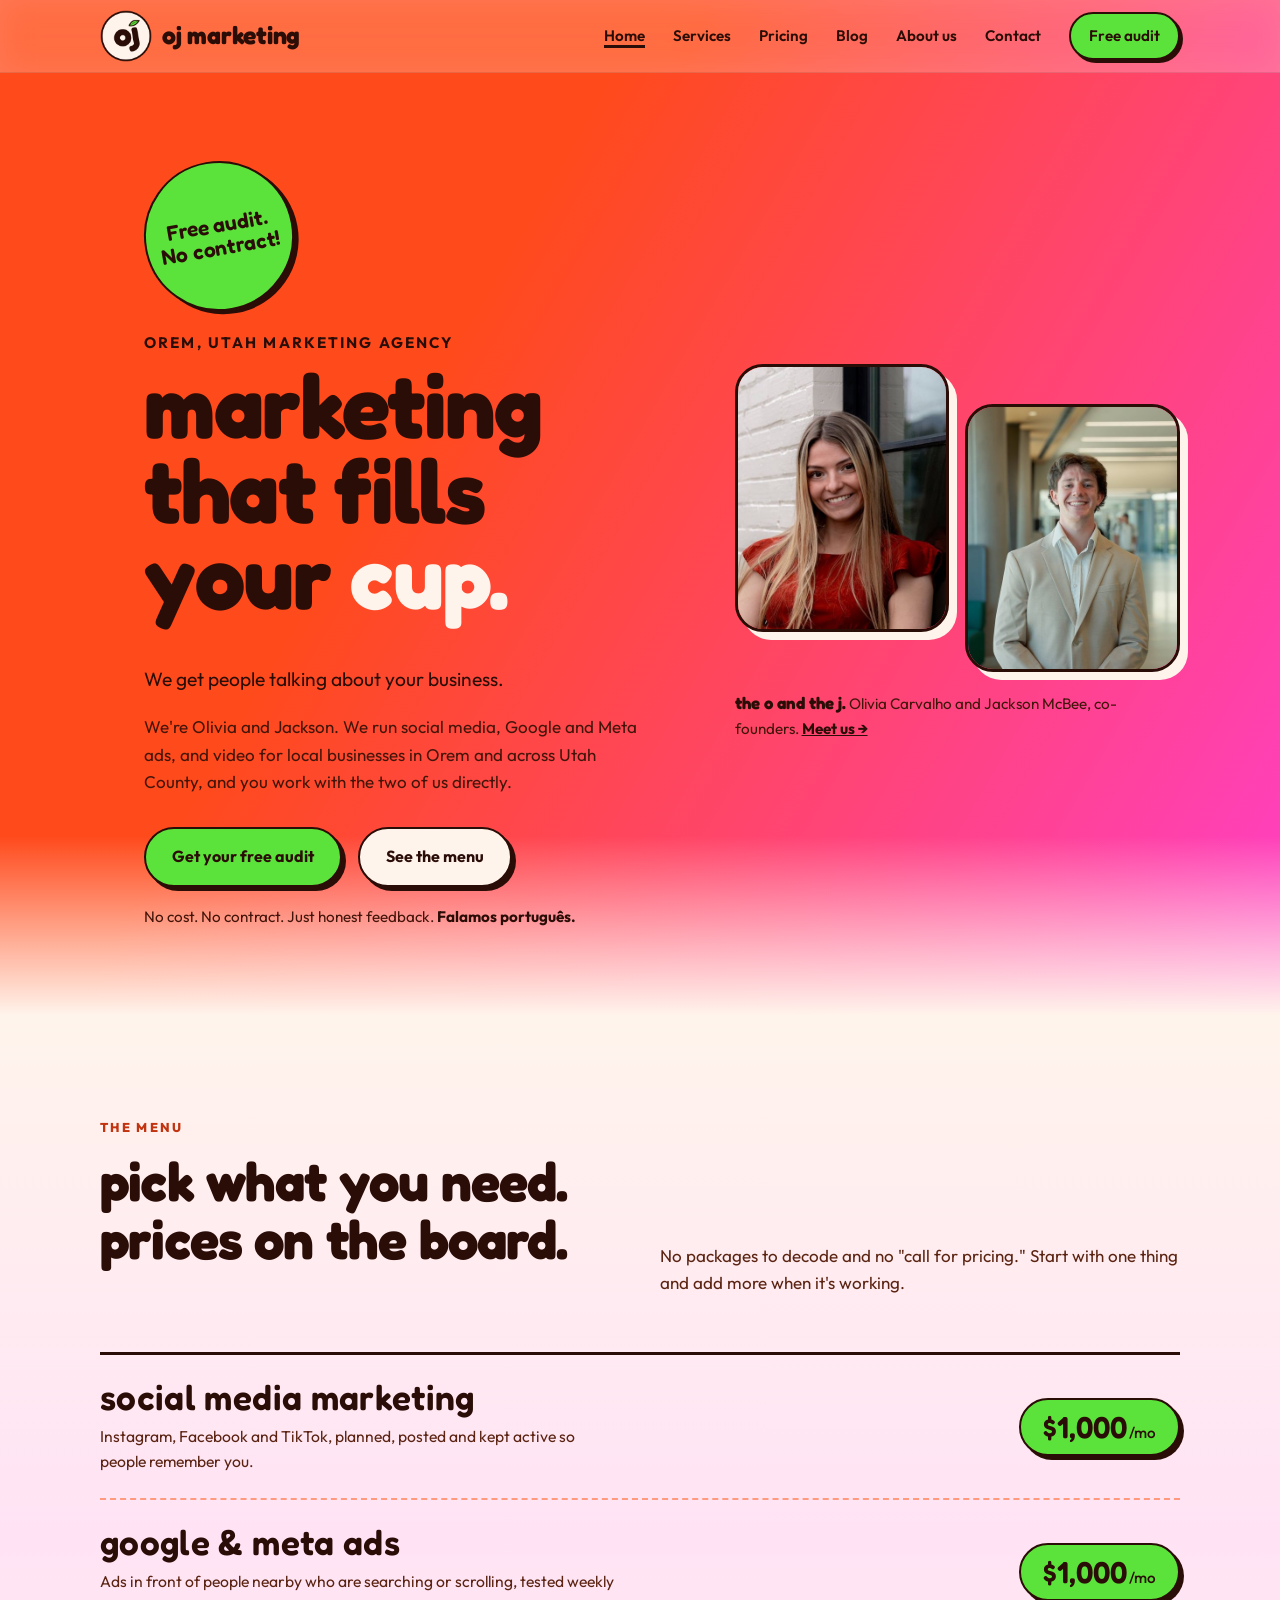
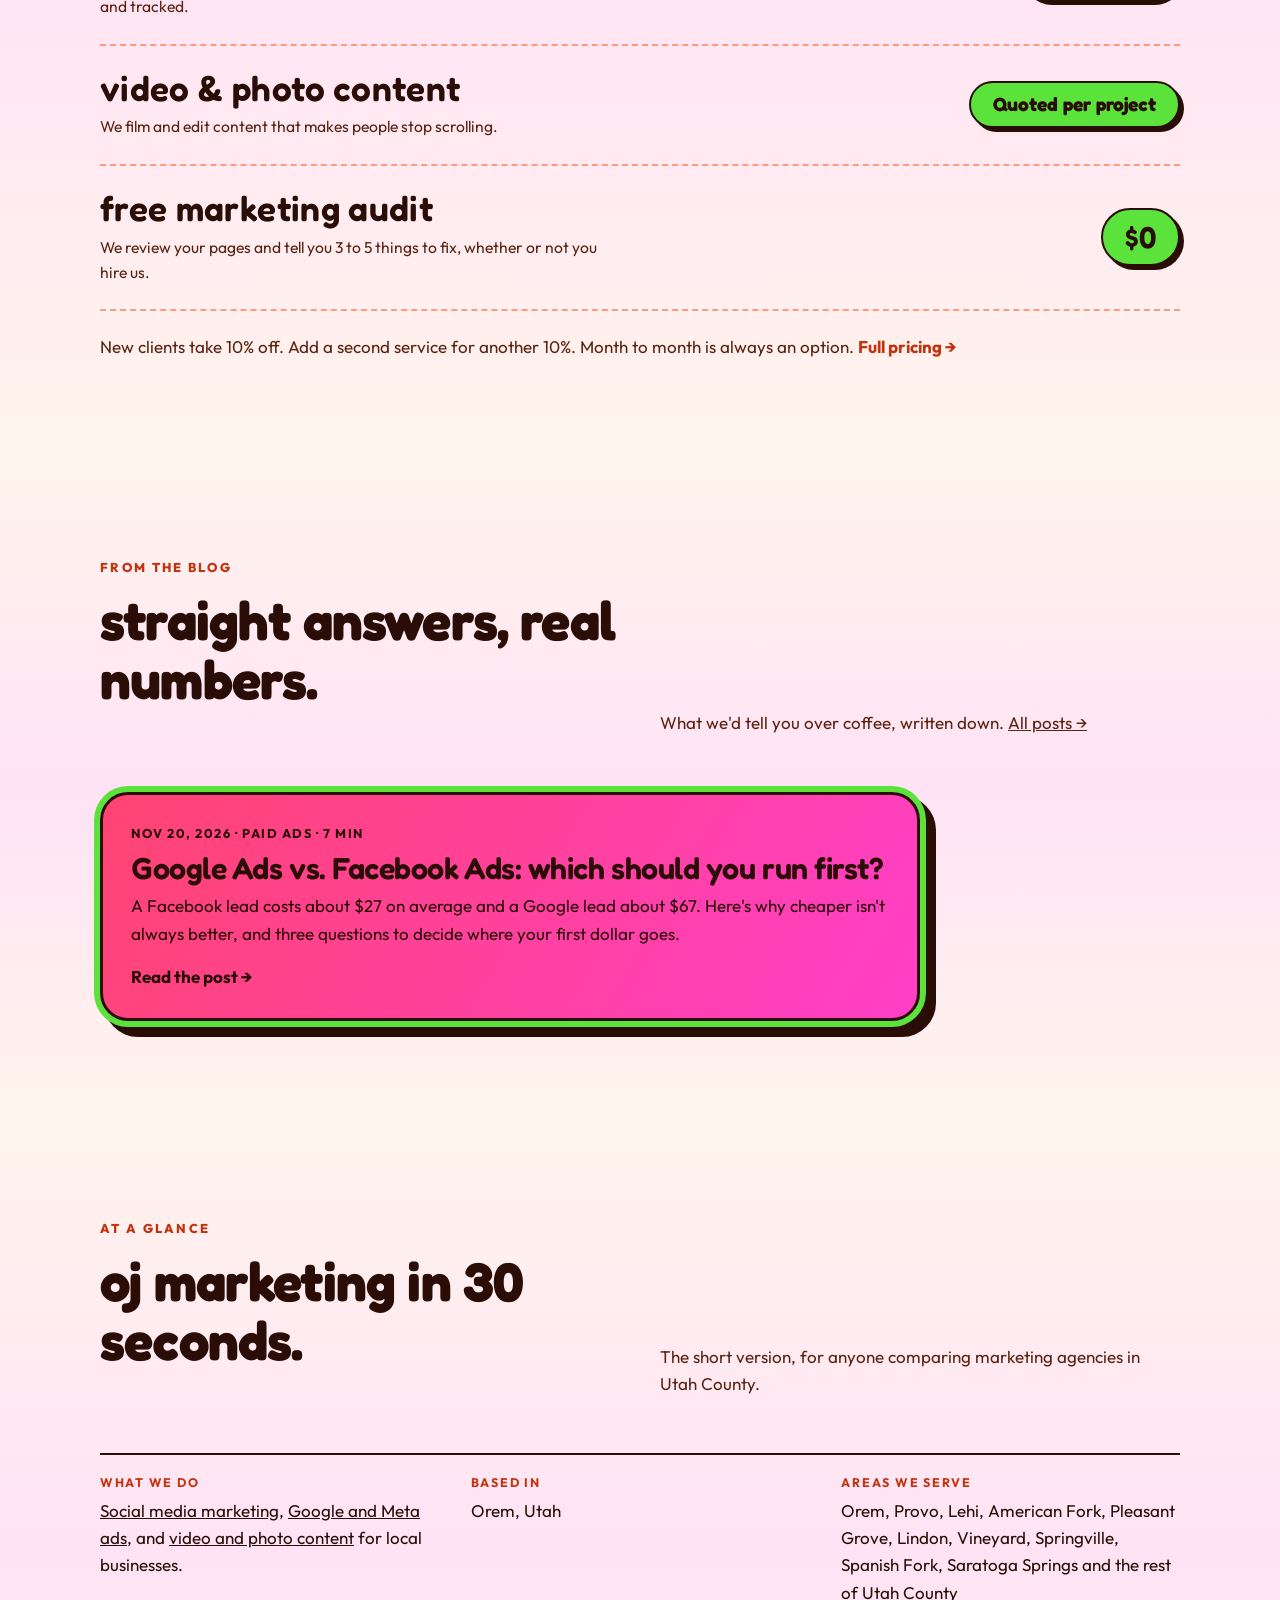
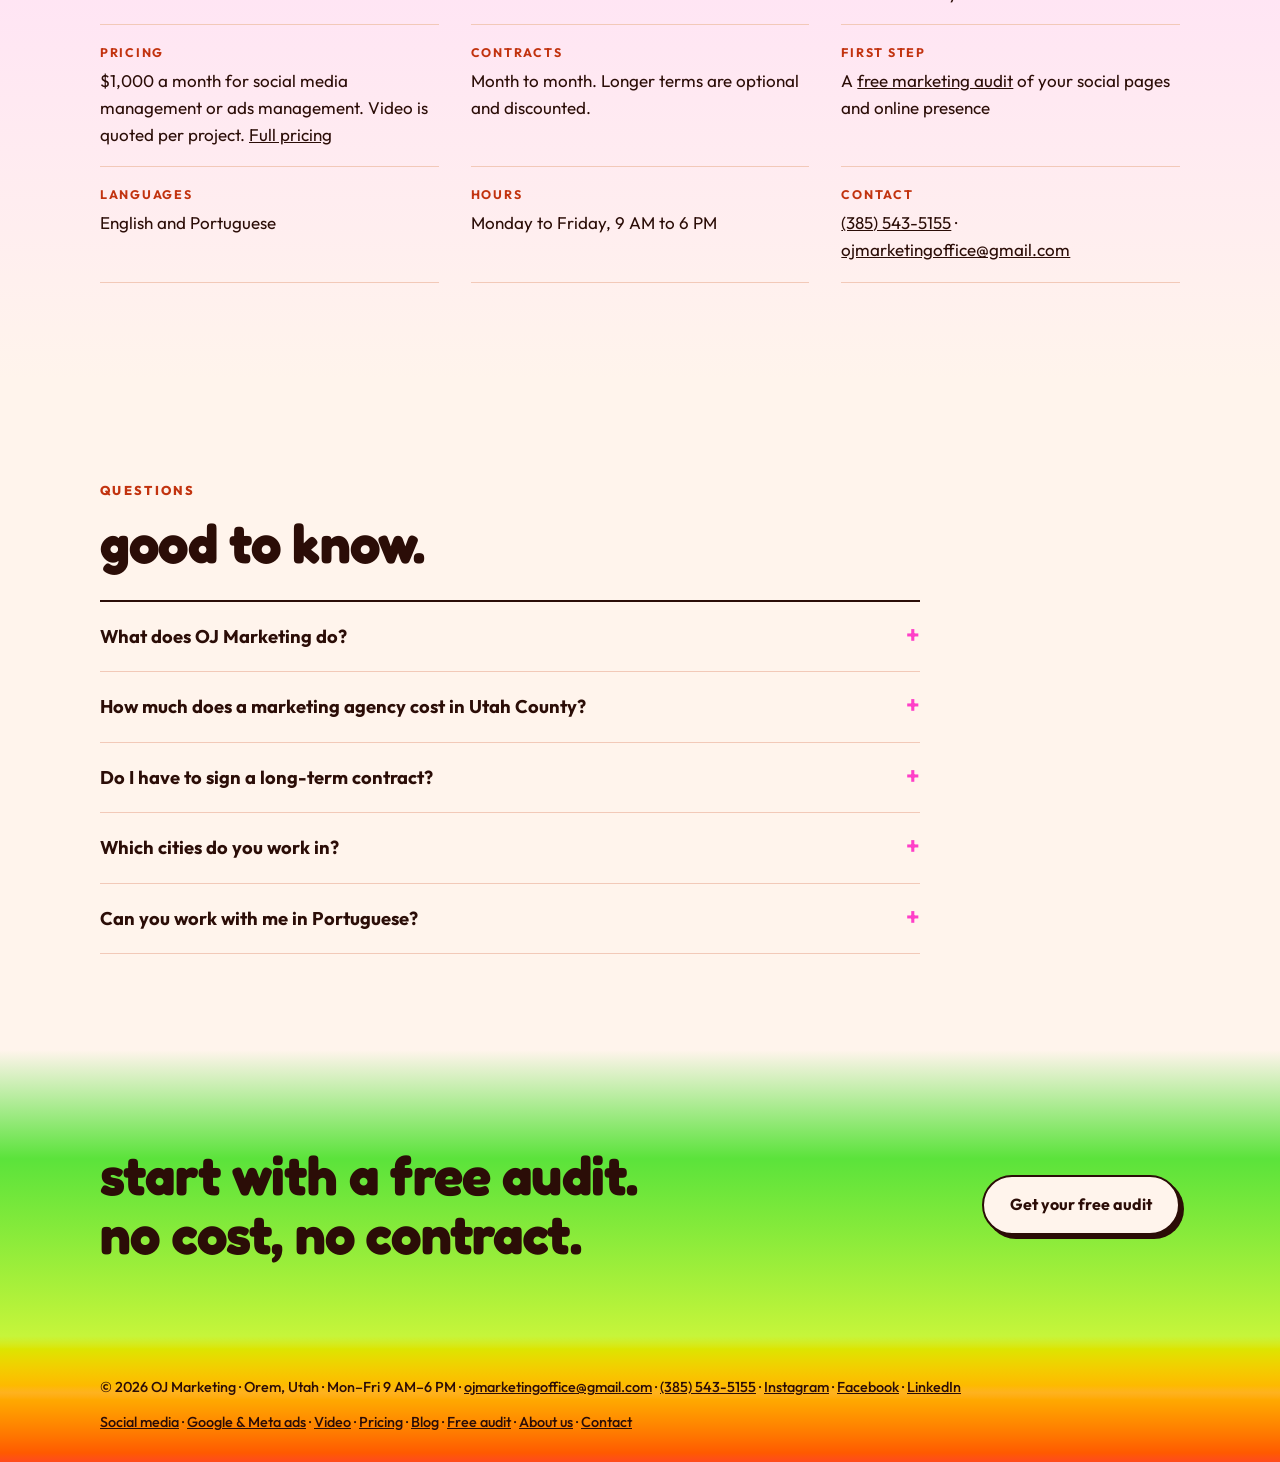
==== index.html @ bf4d6e22 "About page: lime 'obsession' and lime photo shadows Co-Authored-By: Claude Opus 5.5 <noreply@anthrop" ====
<!doctype html>
<html lang="en">
<head>
  <meta charset="utf-8">
  <meta name="viewport" content="width=device-width, initial-scale=1">
  <meta name="google-site-verification" content="iBfoEwoM36xCEwG9-CM_v7SPLyj4x8BMgAwXV9j3EQY" />
  <title>Orem Marketing Agency for Local Businesses | OJ Marketing</title>
  <meta name="description" content="OJ Marketing is an Orem, Utah marketing agency for local businesses: social media marketing, Google and Meta ads, and video. Start with a free marketing audit.">
  <link rel="canonical" href="https://theojmedia.com/">
  <link rel="icon" href="assets/logo.svg?v=3" type="image/svg+xml">
  <link rel="icon" href="assets/favicon-48.png?v=3" sizes="48x48" type="image/png">
  <link rel="apple-touch-icon" href="assets/apple-touch-icon.png?v=3">
  <meta name="theme-color" content="#FF4A1C">

  <meta property="og:site_name" content="OJ Marketing">
  <meta property="og:locale" content="en_US">
  <meta property="og:type" content="website">
  <meta property="og:title" content="Orem Marketing Agency for Local Businesses | OJ Marketing">
  <meta property="og:description" content="OJ Marketing is an Orem, Utah marketing agency for local businesses: social media marketing, Google and Meta ads, and video. Start with a free marketing audit.">
  <meta property="og:url" content="https://theojmedia.com/">
  <meta property="og:image" content="https://theojmedia.com/assets/og-image.png?v=3">
  <meta property="og:image:width" content="1200">
  <meta property="og:image:height" content="630">
  <meta property="og:image:alt" content="OJ Marketing, marketing that fills your cup. Orem, Utah.">
  <meta name="twitter:card" content="summary_large_image">
  <link rel="preload" href="assets/fonts/Fredoka-Bold.woff" as="font" type="font/woff" crossorigin>
  <link rel="preload" href="assets/fonts/Outfit-Var.woff" as="font" type="font/woff" crossorigin>
  <link rel="stylesheet" href="styles.css?v=9">

  <script type="application/ld+json">
{
  "@context": "https://schema.org",
  "@graph": [
    {
      "@type": "ProfessionalService",
      "@id": "https://theojmedia.com/#org",
      "name": "OJ Marketing",
      "slogan": "Marketing that fills your cup",
      "description": "Marketing agency in Orem, Utah for local businesses: social media marketing, Google and Meta ads, and video content.",
      "url": "https://theojmedia.com/",
      "logo": "https://theojmedia.com/assets/logo-512.png?v=3",
      "image": "https://theojmedia.com/assets/og-image.png?v=3",
      "telephone": "+1-385-543-5155",
      "sameAs": ["https://www.instagram.com/ojmarketing.utah/", "https://www.facebook.com/Ojmarketingutah", "https://www.linkedin.com/company/ojmarketing/"],
      "email": "ojmarketingoffice@gmail.com",
      "address": {
        "@type": "PostalAddress",
        "addressLocality": "Orem",
        "addressRegion": "UT",
        "addressCountry": "US"
      },
      "areaServed": [
        {
          "@type": "City",
          "name": "Orem, UT"
        },
        {
          "@type": "City",
          "name": "Provo, UT"
        },
        {
          "@type": "City",
          "name": "Lehi, UT"
        },
        {
          "@type": "City",
          "name": "American Fork, UT"
        },
        {
          "@type": "City",
          "name": "Springville, UT"
        },
        {
          "@type": "City",
          "name": "Pleasant Grove, UT"
        },
        {
          "@type": "City",
          "name": "Lindon, UT"
        },
        {
          "@type": "City",
          "name": "Vineyard, UT"
        },
        {
          "@type": "City",
          "name": "Spanish Fork, UT"
        },
        {
          "@type": "City",
          "name": "Saratoga Springs, UT"
        },
        {
          "@type": "AdministrativeArea",
          "name": "Utah County, Utah"
        }
      ],
      "priceRange": "$$",
      "openingHoursSpecification": [
        {
          "@type": "OpeningHoursSpecification",
          "dayOfWeek": ["Monday", "Tuesday", "Wednesday", "Thursday", "Friday"],
          "opens": "09:00",
          "closes": "18:00"
        }
      ],
      "contactPoint": {
        "@type": "ContactPoint",
        "contactType": "sales",
        "telephone": "+1-385-543-5155",
        "email": "ojmarketingoffice@gmail.com",
        "areaServed": "US-UT",
        "availableLanguage": ["English", "Portuguese"]
      },
      "knowsAbout": [
        "Social media marketing",
        "Social media management",
        "Google Ads",
        "Meta ads",
        "Facebook ads",
        "Instagram marketing",
        "TikTok marketing",
        "Video production",
        "Local marketing"
      ],
      "knowsLanguage": [
        "en",
        "pt"
      ],
      "founder": [
        {
          "@id": "https://theojmedia.com/about.html#jackson"
        },
        {
          "@id": "https://theojmedia.com/about.html#olivia"
        }
      ],
      "hasOfferCatalog": {
        "@type": "OfferCatalog",
        "name": "Marketing services",
        "itemListElement": [
          {
            "@type": "Offer",
            "itemOffered": {
              "@id": "https://theojmedia.com/social-media-marketing-orem.html#service"
            }
          },
          {
            "@type": "Offer",
            "itemOffered": {
              "@id": "https://theojmedia.com/google-meta-ads-orem.html#service"
            }
          },
          {
            "@type": "Offer",
            "itemOffered": {
              "@id": "https://theojmedia.com/video-production-orem.html#service"
            }
          }
        ]
      }
    },
    {
      "@type": "WebSite",
      "@id": "https://theojmedia.com/#website",
      "url": "https://theojmedia.com/",
      "name": "OJ Marketing",
      "publisher": {
        "@id": "https://theojmedia.com/#org"
      },
      "inLanguage": "en-US"
    },
    {
      "@type": "WebPage",
      "@id": "https://theojmedia.com/#webpage",
      "url": "https://theojmedia.com/",
      "name": "OJ Marketing",
      "isPartOf": {
        "@id": "https://theojmedia.com/#website"
      },
      "about": {
        "@id": "https://theojmedia.com/#org"
      }
    }
  ]
}
  </script>
  <script type="application/ld+json">
{
  "@context": "https://schema.org",
  "@type": "FAQPage",
  "@id": "https://theojmedia.com/#faq",
  "url": "https://theojmedia.com/",
  "mainEntity": [
    {
      "@type": "Question",
      "name": "What does OJ Marketing do?",
      "acceptedAnswer": {
        "@type": "Answer",
        "text": "OJ Marketing is a marketing agency in Orem, Utah. We run social media for local businesses, manage Google and Meta ads, and film and edit video and photo content. Every client starts with a free marketing audit."
      }
    },
    {
      "@type": "Question",
      "name": "How much does a marketing agency cost in Utah County?",
      "acceptedAnswer": {
        "@type": "Answer",
        "text": "Our social media management and our ads management are each $1,000 a month before discounts. New clients get 10% off, adding a second service takes 10% off, and 6 or 12 month terms save 15 to 20%. Video is priced per project."
      }
    },
    {
      "@type": "Question",
      "name": "Do I have to sign a long-term contract?",
      "acceptedAnswer": {
        "@type": "Answer",
        "text": "No. You can go month to month. 3, 6 and 12 month terms are optional, and 6 and 12 month terms come with a discount."
      }
    },
    {
      "@type": "Question",
      "name": "Which cities do you work in?",
      "acceptedAnswer": {
        "@type": "Answer",
        "text": "We're based in Orem and work with businesses in Orem, Provo, Lehi, American Fork, Pleasant Grove, Lindon, Vineyard, Springville, Spanish Fork, Saratoga Springs and the rest of Utah County. We come to you for shoots and meetings."
      }
    },
    {
      "@type": "Question",
      "name": "Can you work with me in Portuguese?",
      "acceptedAnswer": {
        "@type": "Answer",
        "text": "Yes. Jackson speaks Portuguese fluently and can help you in Portuguese from the first call."
      }
    }
  ]
}
  </script>
</head>
<body>

<header class="header">
  <div class="wrap header__inner">
    <a class="brand" href="./" aria-label="OJ Marketing home">
      <img src="assets/logo.svg?v=3" alt="" width="52" height="52">
      <span>OJ Marketing</span>
    </a>
    <button class="menu-toggle" aria-expanded="false" aria-controls="nav">Menu</button>
    <nav class="nav" id="nav">
      <a href="./" aria-current="page">Home</a>
      <a href="services.html">Services</a>
      <a href="pricing.html">Pricing</a>
      <a href="blog.html">Blog</a>
      <a href="about.html">About us</a>
      <a href="contact.html">Contact</a>
      <a class="btn" href="audit.html">Free audit</a>
    </nav>
  </div>
</header>

<main>

<!-- HERO -->
  <section class="hero">
    <div class="wrap hero__grid">
      <div>
        <div class="sticker" aria-hidden="true">Free audit.<br>No contract!</div>
        <h1><span class="h1-pre" style="display:block">Orem, Utah marketing agency</span>Marketing that fills your <span class="hl">cup.</span></h1>
        <p class="lede">We get people talking about your business.</p>
        <p class="muted" style="max-width:46ch">We're Olivia and Jackson. We run social media, Google and Meta ads, and video for local businesses in Orem and across Utah County, and you work with the two of us directly.</p>
        <div class="hero__actions">
          <a class="btn" href="audit.html">Get your free audit</a>
          <a class="btn btn--ghost" href="#menu">See the menu</a>
        </div>
        <p class="hero__note" style="margin-top:18px">No cost. No contract. Just honest feedback. <b lang="pt">Falamos português.</b></p>
      </div>
      <figure class="founders">
        <a class="founders__pics" href="about.html" aria-label="Meet Olivia and Jackson">
          <img src="assets/headshots/olivia-480.jpg" alt="Olivia Carvalho, co-founder of OJ Marketing" width="480" height="600" fetchpriority="high">
          <img src="assets/headshots/jackson-480.jpg" alt="Jackson McBee, co-founder of OJ Marketing" width="480" height="600">
        </a>
        <figcaption><b>the o and the j.</b> Olivia Carvalho and Jackson McBee, co-founders. <a href="about.html">Meet us &rarr;</a></figcaption>
      </figure>
    </div>
  </section>

<!-- THE MENU -->
  <section class="section menu-board" id="menu">
    <div class="wrap">
      <div class="section-head">
        <div>
          <span class="kicker">The menu</span>
          <h2>Pick what you need. Prices on the board.</h2>
        </div>
        <p class="muted">No packages to decode and no "call for pricing." Start with one thing and add more when it's working.</p>
      </div>
      <ul class="menu">
        <li>
          <a href="social-media-marketing-orem.html">
            <span class="menu__item"><b>Social media marketing</b><small>Instagram, Facebook and TikTok, planned, posted and kept active so people remember you.</small></span>
            <span class="menu__dots" aria-hidden="true"></span>
            <span class="menu__price">$1,000<small>/mo</small></span>
          </a>
        </li>
        <li>
          <a href="google-meta-ads-orem.html">
            <span class="menu__item"><b>Google &amp; Meta ads</b><small>Ads in front of people nearby who are searching or scrolling, tested weekly and tracked.</small></span>
            <span class="menu__dots" aria-hidden="true"></span>
            <span class="menu__price">$1,000<small>/mo</small></span>
          </a>
        </li>
        <li>
          <a href="video-production-orem.html">
            <span class="menu__item"><b>Video &amp; photo content</b><small>We film and edit content that makes people stop scrolling.</small></span>
            <span class="menu__dots" aria-hidden="true"></span>
            <span class="menu__price menu__price--sm">Quoted per project</span>
          </a>
        </li>
        <li>
          <a href="audit.html">
            <span class="menu__item"><b>Free marketing audit</b><small>We review your pages and tell you 3 to 5 things to fix, whether or not you hire us.</small></span>
            <span class="menu__dots" aria-hidden="true"></span>
            <span class="menu__price">$0</span>
          </a>
        </li>
      </ul>
      <p class="menu__note">New clients take 10% off. Add a second service for another 10%. Month to month is always an option. <a href="pricing.html">Full pricing &rarr;</a></p>
    </div>
  </section>

<!-- FROM THE BLOG -->
  <section class="section section--blog">
    <div class="wrap">
      <div class="section-head">
        <div>
          <span class="kicker">From the blog</span>
          <h2>Straight answers, real numbers.</h2>
        </div>
        <p class="muted">What we'd tell you over coffee, written down. <a href="blog.html">All posts &rarr;</a></p>
      </div>
      <a class="post-card post-card--wide post-card--feature" href="google-ads-vs-facebook-ads-utah-county.html">
        <span class="post-card__meta"><time datetime="2026-11-20">Nov 20, 2026</time> &middot; Paid ads &middot; 7 min</span>
        <h3 class="post-card__h">Google Ads vs. Facebook Ads: which should you run first?</h3>
        <p>A Facebook lead costs about $27 on average and a Google lead about $67. Here's why cheaper isn't always better, and three questions to decide where your first dollar goes.</p>
        <span class="teaser__go">Read the post &rarr;</span>
      </a>
    </div>
  </section>

  <!-- AT A GLANCE -->
  <section class="section section--alt">
    <div class="wrap">
      <div class="section-head">
        <div>
          <span class="kicker">At a glance</span>
          <h2>OJ Marketing in 30 seconds.</h2>
        </div>
        <p class="muted">The short version, for anyone comparing marketing agencies in Utah County.</p>
      </div>
      <dl class="facts">
        <div><dt>What we do</dt><dd><a href="social-media-marketing-orem.html">Social media marketing</a>, <a href="google-meta-ads-orem.html">Google and Meta ads</a>, and <a href="video-production-orem.html">video and photo content</a> for local businesses.</dd></div>
        <div><dt>Based in</dt><dd>Orem, Utah</dd></div>
        <div><dt>Areas we serve</dt><dd>Orem, Provo, Lehi, American Fork, Pleasant Grove, Lindon, Vineyard, Springville, Spanish Fork, Saratoga Springs and the rest of Utah County</dd></div>
        <div><dt>Pricing</dt><dd>$1,000 a month for social media management or ads management. Video is quoted per project. <a href="pricing.html">Full pricing</a></dd></div>
        <div><dt>Contracts</dt><dd>Month to month. Longer terms are optional and discounted.</dd></div>
        <div><dt>First step</dt><dd>A <a href="audit.html">free marketing audit</a> of your social pages and online presence</dd></div>
        <div><dt>Languages</dt><dd>English and Portuguese</dd></div>
        <div><dt>Hours</dt><dd>Monday to Friday, 9 AM to 6 PM</dd></div>
        <div><dt>Contact</dt><dd><a href="tel:+13855435155">(385) 543-5155</a> &middot; <a href="mailto:ojmarketingoffice@gmail.com">ojmarketingoffice@gmail.com</a></dd></div>
      </dl>
    </div>
  </section>

  <!-- FAQ -->
  <section class="section">
    <div class="wrap">
      <span class="kicker">Questions</span>
      <h2>Good to know.</h2>
      <div class="faq">
        <details>
          <summary>What does OJ Marketing do?</summary>
          <p>OJ Marketing is a marketing agency in Orem, Utah. We run social media for local businesses, manage Google and Meta ads, and film and edit video and photo content. Every client starts with a free marketing audit.</p>
        </details>
        <details>
          <summary>How much does a marketing agency cost in Utah County?</summary>
          <p>Our social media management and our ads management are each $1,000 a month before discounts. New clients get 10% off, adding a second service takes 10% off, and 6 or 12 month terms save 15 to 20%. Video is priced per project.</p>
        </details>
        <details>
          <summary>Do I have to sign a long-term contract?</summary>
          <p>No. You can go month to month. 3, 6 and 12 month terms are optional, and 6 and 12 month terms come with a discount.</p>
        </details>
        <details>
          <summary>Which cities do you work in?</summary>
          <p>We're based in Orem and work with businesses in Orem, Provo, Lehi, American Fork, Pleasant Grove, Lindon, Vineyard, Springville, Spanish Fork, Saratoga Springs and the rest of Utah County. We come to you for shoots and meetings.</p>
        </details>
        <details>
          <summary>Can you work with me in Portuguese?</summary>
          <p>Yes. Jackson speaks Portuguese fluently and can help you in Portuguese from the first call.</p>
        </details>
      </div>
    </div>
  </section>

  <section class="section section--dark cta-band">
    <div class="wrap cta-band__inner">
      <h2>Start with a free audit. No cost, no contract.</h2>
      <a class="btn" href="audit.html">Get your free audit</a>
    </div>
  </section>

</main>

<footer class="footer">
  <div class="wrap footer__inner">
    <span>&copy; <span id="year">2026</span> OJ Marketing &middot; Orem, Utah &middot; Mon&ndash;Fri 9 AM&ndash;6 PM &middot; <a href="mailto:ojmarketingoffice@gmail.com">ojmarketingoffice@gmail.com</a> &middot; <a href="tel:+13855435155">(385) 543-5155</a> &middot; <a href="https://www.instagram.com/ojmarketing.utah/" target="_blank" rel="noopener">Instagram</a> &middot; <a href="https://www.facebook.com/Ojmarketingutah" target="_blank" rel="noopener">Facebook</a> &middot; <a href="https://www.linkedin.com/company/ojmarketing/" target="_blank" rel="noopener">LinkedIn</a></span>
    <span><a href="social-media-marketing-orem.html">Social media</a> &middot; <a href="google-meta-ads-orem.html">Google &amp; Meta ads</a> &middot; <a href="video-production-orem.html">Video</a> &middot; <a href="pricing.html">Pricing</a> &middot; <a href="blog.html">Blog</a> &middot; <a href="audit.html">Free audit</a> &middot; <a href="about.html">About us</a> &middot; <a href="contact.html">Contact</a></span>
  </div>
</footer>

<script src="site.js?v=2"></script>
</body>
</html>
---- styles.css ----
/* Brand fonts, self-hosted (SIL Open Font License, see assets/fonts) */
@font-face { font-family: "Fredoka"; src: url("assets/fonts/Fredoka-SemiBold.woff") format("woff"); font-weight: 500 600; font-display: swap; }
@font-face { font-family: "Fredoka"; src: url("assets/fonts/Fredoka-Bold.woff") format("woff"); font-weight: 700 900; font-display: swap; }
@font-face { font-family: "Outfit"; src: url("assets/fonts/Outfit-Var.woff") format("woff"); font-weight: 400 800; font-display: swap; }

/* =========================================================
   OJ Marketing — site styles
   BRAND COLORS: change these to match the app and the
   whole site updates.
   ========================================================= */
:root {
  --ink: #2B0D07;        /* main dark / text */
  --paper: #FFF4EC;      /* cream background */
  --paper-2: #FFE3F5;    /* light pink (bottom of the ombre) */
  --accent: #5BE33B;     /* lime (buttons, badges, price tags) */
  --accent-dark: #C2330F;/* deep red-orange (labels, links) */
  --orange: #FF4A1C;     /* brand red-orange */
  --pink: #FF3FC8;       /* brand pink */
  --gold: #FF9A1F;
  --muted: #5A2312;      /* secondary text */
  --line: #F2C9B8;       /* borders */
  --white: #FFFFFF;
  --grad-hero: linear-gradient(120deg, #FF4A1C 0%, #FF4A1C 35%, #FF3FC8 100%);
  --grad-ombre: linear-gradient(180deg, #FFF4EC 0%, #FFE3F5 100%);
  --grad-lime: linear-gradient(120deg, #5BE33B 0%, #5BE33B 50%, #C6F53A 100%);
  --grad-card: linear-gradient(120deg, #FF4472 0%, #FF3FC8 100%);

  --display: "Fredoka", "Arial Rounded MT Bold", "Helvetica Neue", Arial, sans-serif;
  --body: "Outfit", "Helvetica Neue", Arial, sans-serif;
  --wrap: 1120px;
  --radius: 14px;
}

*, *::before, *::after { box-sizing: border-box; }
html { scroll-behavior: smooth; }
body {
  margin: 0;
  background: var(--paper);
  color: var(--ink);
  font-family: var(--body);
  font-size: 17px;
  line-height: 1.6;
  -webkit-font-smoothing: antialiased;
}
img { max-width: 100%; display: block; }
a { color: inherit; }
h1, h2, h3 { line-height: 1.08; margin: 0 0 .5em; }
h1, h2 { font-family: var(--display); font-weight: 600; text-transform: uppercase; letter-spacing: .005em; }
h1 { font-size: clamp(2.8rem, 7.5vw, 5.6rem); line-height: 1; }
h2 { font-size: clamp(2.1rem, 4.8vw, 3.4rem); }
h3 { font-family: var(--body); font-size: 1.3rem; font-weight: 700; letter-spacing: -.01em; }
p { margin: 0 0 1em; }

.wrap { max-width: var(--wrap); margin: 0 auto; padding: 0 20px; }
.section { padding: 96px 0; }
.section--alt { background: var(--paper-2); }
.section--dark { background: var(--ink); color: var(--paper); }
.section--dark .muted { color: #e6cdbb; }
.kicker {
  display: inline-block;
  font-family: var(--body);
  font-weight: 700;
  font-size: .8rem;
  letter-spacing: .14em;
  text-transform: uppercase;
  color: var(--accent-dark);
  margin-bottom: 14px;
}
.section--dark .kicker { color: var(--accent); }
.muted { color: var(--muted); }
.lede { font-size: 1.2rem; max-width: 40ch; }

/* ---------- Buttons ---------- */
.btn {
  display: inline-block;
  font-family: var(--body);
  font-weight: 700;
  font-size: 1rem;
  text-decoration: none;
  padding: 15px 26px;
  border-radius: var(--radius);
  border: 2px solid var(--ink);
  background: var(--accent);
  color: var(--ink);
  cursor: pointer;
  transition: transform .12s ease, box-shadow .12s ease;
  box-shadow: 4px 4px 0 var(--ink);
}
.btn:hover { transform: translate(-1px, -1px); box-shadow: 5px 5px 0 var(--ink); }
.btn:active { transform: translate(3px, 3px); box-shadow: 1px 1px 0 var(--ink); }
.btn--ghost { background: transparent; box-shadow: none; }
.btn--ghost:hover { background: var(--ink); color: var(--paper); box-shadow: none; transform: none; }

/* ---------- Header ---------- */
.header {
  position: sticky; top: 0; z-index: 20;
  background: var(--paper);
  border-bottom: 1px solid var(--line);
}
.header__inner { display: flex; align-items: center; justify-content: space-between; height: 72px; gap: 16px; }
.brand { display: flex; align-items: center; gap: 10px; text-decoration: none; font-family: var(--display); font-weight: 600; font-size: 1.3rem; letter-spacing: .08em; text-transform: uppercase; }
.brand img { width: 40px; height: 40px; }
.nav { display: flex; align-items: center; gap: 28px; }
.nav a { text-decoration: none; font-weight: 600; font-size: .95rem; }
.nav a:not(.btn):hover { color: var(--accent-dark); }
.nav .btn { padding: 10px 18px; box-shadow: 3px 3px 0 var(--ink); }
.menu-toggle { display: none; background: none; border: 2px solid var(--ink); border-radius: var(--radius); padding: 8px 12px; font: 700 .9rem var(--body); cursor: pointer; color: var(--ink); }

@media (max-width: 820px) {
  .menu-toggle { display: block; }
  .nav {
    display: none;
    position: absolute; top: 72px; left: 0; right: 0;
    flex-direction: column; align-items: stretch; gap: 0;
    background: var(--paper); border-bottom: 1px solid var(--line);
    padding: 8px 20px 20px;
  }
  .nav.is-open { display: flex; }
  .nav a { padding: 14px 0; border-bottom: 1px solid var(--line); }
  .nav .btn { margin-top: 14px; text-align: center; }
}

/* ---------- Hero ---------- */
.hero { padding: 88px 0 72px; border-bottom: 1px solid var(--line); }
.hero__grid { display: grid; grid-template-columns: 1.5fr 1fr; gap: 56px; align-items: end; }
.hero h1 .hl { color: var(--accent-dark); }
.hero__actions { display: flex; flex-wrap: wrap; gap: 16px; margin-top: 32px; align-items: center; }
.hero__note { font-size: .95rem; color: var(--muted); }
.hero__card {
  background: var(--ink); color: var(--paper);
  border-radius: var(--radius); padding: 28px;
}
.hero__card ul { list-style: none; padding: 0; margin: 0; }
.hero__card li { padding: 14px 0; border-top: 1px solid #6a3420; display: flex; justify-content: space-between; gap: 12px; font-family: var(--body); font-weight: 700; font-size: 1.1rem; }
.hero__card li:first-child { border-top: 0; padding-top: 0; }
.hero__card li span { color: var(--accent); font-weight: 600; font-size: .9rem; }
.hero__card .card-title { font-size: .8rem; letter-spacing: .14em; text-transform: uppercase; color: #e6cdbb; margin-bottom: 14px; }
@media (max-width: 820px) {
  .hero { padding: 56px 0; }
  .hero__grid { grid-template-columns: 1fr; gap: 40px; }
}

/* ---------- Intro strip ---------- */
.strip { display: grid; grid-template-columns: repeat(3, 1fr); gap: 0; border-top: 2px solid var(--ink); }
.strip > div { padding: 28px 24px 0 0; }
.strip strong { display: block; font-family: var(--body); font-size: 1.15rem; margin-bottom: 6px; }
@media (max-width: 820px) { .strip { grid-template-columns: 1fr; } .strip > div { padding-right: 0; } }

/* ---------- Services ---------- */
.section-head { display: grid; grid-template-columns: 1fr 1fr; gap: 40px; align-items: end; margin-bottom: 56px; }
.section-head p { margin: 0; }
@media (max-width: 820px) { .section-head { grid-template-columns: 1fr; gap: 12px; margin-bottom: 36px; } }

.services { border-top: 2px solid var(--ink); }
.service {
  display: grid;
  grid-template-columns: 70px 1fr 1.2fr;
  gap: 32px;
  padding: 40px 0;
  border-bottom: 1px solid var(--line);
}
.service__num { font-family: var(--display); font-weight: 600; font-size: 1.5rem; color: var(--accent-dark); }
.service h3 { font-size: clamp(1.5rem, 3vw, 2rem); }
.service__what { margin-bottom: 0; }
.service__why h4, .service__why .why-h { font-family: var(--body); font-size: .8rem; letter-spacing: .14em; text-transform: uppercase; margin: 0 0 10px; color: var(--muted); }
.service__why ul { margin: 0; padding-left: 18px; }
.service__why li { margin-bottom: 6px; }
.stat { margin-top: 16px; padding: 14px 16px; background: var(--white); border-left: 4px solid var(--accent); font-size: .95rem; }
.stat b { font-family: var(--display); font-weight: 600; font-size: 1.4rem; }
.stat small { display: block; color: var(--muted); margin-top: 4px; font-size: .8rem; }
.stat small a { color: var(--muted); }
@media (max-width: 820px) {
  .service { grid-template-columns: 1fr; gap: 12px; padding: 32px 0; }
}

/* ---------- How it works ---------- */
.steps { display: grid; grid-template-columns: repeat(3, 1fr); gap: 24px; counter-reset: step; }
.step { border-top: 2px solid var(--paper); padding-top: 22px; }
.step::before { counter-increment: step; content: "0" counter(step); display: block; font-family: var(--display); font-weight: 600; font-size: 3rem; color: var(--accent); line-height: 1; margin-bottom: 14px; }
@media (max-width: 820px) { .steps { grid-template-columns: 1fr; } }

/* ---------- Audit form ---------- */
.audit { display: grid; grid-template-columns: 1fr 1.25fr; gap: 56px; align-items: start; }
.audit__list { list-style: none; padding: 0; margin: 24px 0 0; }
.audit__list li { padding: 12px 0 12px 30px; border-top: 1px solid var(--line); position: relative; }
.audit__list li::before { content: ""; position: absolute; left: 0; top: 20px; width: 14px; height: 8px; border-left: 3px solid var(--accent-dark); border-bottom: 3px solid var(--accent-dark); transform: rotate(-45deg); }
.form {
  background: var(--white);
  border: 2px solid var(--ink);
  border-radius: var(--radius);
  padding: 32px;
  box-shadow: 8px 8px 0 var(--ink);
}
.form__row { display: grid; grid-template-columns: 1fr 1fr; gap: 16px; }
.field { margin-bottom: 18px; }
.field label, .field legend { display: block; font-weight: 700; font-size: .92rem; margin-bottom: 6px; }
.field .opt { font-weight: 400; color: var(--muted); }
.field input, .field textarea, .field select {
  width: 100%;
  font: inherit; font-size: 1rem;
  padding: 12px 14px;
  border: 1.5px solid var(--line);
  border-radius: var(--radius);
  background: var(--paper);
  color: var(--ink);
}
.field input:focus, .field textarea:focus, .field select:focus { outline: none; border-color: var(--ink); background: var(--white); box-shadow: 0 0 0 3px rgba(233,162,116,.35); }
.field textarea { min-height: 110px; resize: vertical; }
fieldset.field { border: 0; padding: 0; margin: 0 0 18px; }
.checks { display: grid; grid-template-columns: 1fr 1fr; gap: 8px; }
.checks label { display: flex; align-items: center; gap: 10px; font-weight: 500; font-size: .95rem; border: 1.5px solid var(--line); border-radius: var(--radius); padding: 10px 12px; cursor: pointer; background: var(--paper); margin: 0; }
.checks input { width: 18px; height: 18px; accent-color: var(--accent-dark); margin: 0; }
.form .btn { width: 100%; text-align: center; margin-top: 6px; }
.form__fine { font-size: .82rem; color: var(--muted); margin: 14px 0 0; text-align: center; }
.hp { position: absolute; left: -9999px; }
@media (max-width: 820px) {
  .audit { grid-template-columns: 1fr; gap: 36px; }
  .form { padding: 22px; box-shadow: 5px 5px 0 var(--ink); }
  .form__row, .checks { grid-template-columns: 1fr; gap: 0 16px; }
  .checks { gap: 8px; }
}

/* ---------- FAQ ---------- */
.faq { border-top: 2px solid var(--ink); max-width: 820px; }
.faq details { border-bottom: 1px solid var(--line); padding: 20px 0; }
.faq summary { font-family: var(--body); font-weight: 700; font-size: 1.15rem; cursor: pointer; list-style: none; display: flex; justify-content: space-between; gap: 16px; }
.faq summary::-webkit-details-marker { display: none; }
.faq summary::after { content: "+"; color: var(--accent-dark); font-size: 1.5rem; line-height: 1; }
.faq details[open] summary::after { content: "–"; }
.faq details p { margin: 12px 0 0; max-width: 65ch; }

/* ---------- Contact ---------- */
.contact { display: grid; grid-template-columns: 1fr 1fr; gap: 56px; }
.contact__list { list-style: none; padding: 0; margin: 0; border-top: 2px solid var(--paper); }
.contact__list li { padding: 18px 0; border-bottom: 1px solid #6a3420; }
.contact__list .label { display: block; font-size: .78rem; letter-spacing: .14em; text-transform: uppercase; color: #e6cdbb; margin-bottom: 4px; }
.contact__list a, .contact__list .val { font-family: var(--body); font-weight: 700; font-size: 1.25rem; text-decoration: none; word-break: break-word; }
.contact__list a:hover { color: var(--accent); }
@media (max-width: 820px) { .contact { grid-template-columns: 1fr; gap: 32px; } }

/* ---------- Footer ---------- */
.footer { background: var(--ink); color: #e6cdbb; padding: 28px 0; border-top: 1px solid #6a3420; font-size: .9rem; }
.footer__inner { display: flex; justify-content: space-between; flex-wrap: wrap; gap: 12px; }
.footer a { color: #e6cdbb; }

/* ---------- About page ---------- */
.people { display: grid; grid-template-columns: 1fr 1fr; gap: 48px; }
.person__photo {
  position: relative;
  aspect-ratio: 4 / 5;
  background: var(--paper-2);
  border: 2px solid var(--ink);
  border-radius: var(--radius);
  overflow: hidden;
  margin-bottom: 24px;
  display: grid; place-items: center;
}
.person__photo .initials { font-family: var(--display); font-weight: 600; font-size: 5rem; color: var(--line); }
.person__photo img { position: absolute; inset: 0; width: 100%; height: 100%; object-fit: cover; }
.person__role { font-family: var(--body); font-weight: 700; color: var(--accent-dark); margin-bottom: 14px; }
.person__links { display: flex; flex-wrap: wrap; gap: 8px 20px; font-weight: 600; font-size: .95rem; }
.values { display: grid; grid-template-columns: repeat(3, 1fr); gap: 32px; border-top: 2px solid var(--ink); padding-top: 28px; }
@media (max-width: 820px) {
  .people, .values { grid-template-columns: 1fr; }
}

.cta-band { text-align: left; }
.cta-band__inner { display: flex; justify-content: space-between; align-items: center; gap: 32px; flex-wrap: wrap; }
.cta-band h2 { margin: 0; max-width: 18ch; }

:focus-visible { outline: 3px solid var(--accent); outline-offset: 3px; }
@media (prefers-reduced-motion: reduce) { html { scroll-behavior: auto; } .btn { transition: none; } }

/* ---------- Multi-page additions ---------- */
.nav a[aria-current="page"]:not(.btn) { color: var(--accent-dark); box-shadow: inset 0 -2px 0 var(--accent-dark); }
@media (max-width: 820px) { .nav a[aria-current="page"]:not(.btn) { box-shadow: none; } }
.hero--page { padding: 72px 0 56px; }
.hero--page .lede { max-width: 56ch; }
.section--tight { padding-top: 24px; }
.section--first { padding-top: 88px; }
.teasers { display: grid; grid-template-columns: repeat(3, 1fr); gap: 20px; }
.teaser {
  display: flex; flex-direction: column; gap: 6px;
  background: var(--white); border: 2px solid var(--ink); border-radius: var(--radius);
  padding: 24px; text-decoration: none;
  transition: transform .12s ease, box-shadow .12s ease;
}
.teaser:hover { transform: translate(-2px, -2px); box-shadow: 5px 5px 0 var(--ink); }
.teaser h3 { margin: 4px 0 2px; }
.teaser p { flex: 1; }
.teaser__go { font-weight: 700; color: var(--accent-dark); }
.service { scroll-margin-top: 90px; }
@media (max-width: 820px) { .teasers { grid-template-columns: 1fr; } .hero--page { padding: 48px 0 40px; } .section--first { padding-top: 56px; } }

/* ---- SEO structure helpers (headings keep the same look as before) ---- */
.h1-pre { display: block; font-family: var(--body); font-weight: 700; font-size: .95rem; letter-spacing: .14em; color: var(--accent-dark); margin-bottom: .7em; line-height: 1.3; }
.h1-sm { font-size: clamp(2.1rem, 4.8vw, 3.4rem); }
.service__h, .teaser__h { font-family: var(--body); font-weight: 700; text-transform: none; letter-spacing: -.01em; line-height: 1.08; }
.service__h { font-size: clamp(1.5rem, 3vw, 2rem); margin: 0 0 .5em; }
.service__h a { text-decoration: none; }
.service__h a:hover { color: var(--accent-dark); }
.teaser__h { font-size: 1.3rem; margin: 4px 0 2px; }
.service__why h3 { font-family: var(--body); font-size: .8rem; letter-spacing: .14em; text-transform: uppercase; margin: 0 0 10px; color: var(--muted); }
.price { flex: 0 !important; margin: 6px 0; font-size: 1.05rem; }
.price b { font-family: var(--display); font-weight: 600; font-size: 2rem; }
.hero__card li a { text-decoration: none; }
.hero__card li a:hover { color: var(--accent-dark); }
.hero--page .hero__actions { margin-top: 24px; }
.person__photo .initials::before { content: attr(data-i); }

/* At-a-glance facts (homepage) */
.facts { margin: 0; border-top: 2px solid var(--ink); display: grid; grid-template-columns: repeat(3, 1fr); column-gap: 32px; }
.facts > div { padding: 18px 0; border-bottom: 1px solid var(--line); }
.facts dt { font-size: .78rem; letter-spacing: .14em; text-transform: uppercase; color: var(--accent-dark); font-weight: 700; margin-bottom: 4px; }
.facts dd { margin: 0; }
@media (max-width: 820px) { .facts { grid-template-columns: 1fr; } }

/* Related services (service pages) */
.related { display: grid; grid-template-columns: repeat(3, 1fr); gap: 20px; }
@media (max-width: 820px) { .related { grid-template-columns: 1fr; } }

/* ---------- Blog ---------- */
.posts { display: grid; grid-template-columns: repeat(2, 1fr); gap: 24px; }
.post-card {
  display: flex; flex-direction: column; gap: 8px;
  background: var(--white); border: 2px solid var(--ink); border-radius: var(--radius);
  padding: 28px; text-decoration: none;
  transition: transform .12s ease, box-shadow .12s ease;
}
.post-card:hover { transform: translate(-2px, -2px); box-shadow: 5px 5px 0 var(--ink); }
.post-card__meta { font-size: .8rem; letter-spacing: .12em; text-transform: uppercase; font-weight: 700; color: var(--accent-dark); }
.post-card h2 { font-family: var(--body); text-transform: none; letter-spacing: -.01em; font-size: 1.5rem; margin: 0; }
.post-card p { flex: 1; margin: 0; color: var(--muted); }
.post-card .teaser__go { margin-top: 8px; }
@media (max-width: 820px) { .posts { grid-template-columns: 1fr; } }

.post-hero h1 { font-size: clamp(2.2rem, 5.4vw, 3.9rem); max-width: 22ch; }
.byline { display: flex; align-items: center; gap: 12px; margin-top: 24px; font-size: .95rem; color: var(--muted); }
.byline img { width: 44px; height: 44px; border-radius: 50%; object-fit: cover; border: 2px solid var(--ink); }
.byline b { color: var(--ink); }
.byline a { color: var(--ink); }

.prose { max-width: 720px; margin: 0 auto; font-size: 1.08rem; }
.prose h2 { font-family: var(--body); text-transform: none; letter-spacing: -.015em; font-size: clamp(1.6rem, 3vw, 2.05rem); margin: 2em 0 .55em; line-height: 1.15; }
.prose h3 { font-size: 1.2rem; margin: 1.6em 0 .4em; }
.prose ul, .prose ol { padding-left: 22px; margin: 0 0 1.2em; }
.prose li { margin-bottom: 8px; }
.prose a { color: var(--accent-dark); text-underline-offset: 2px; }
.prose table { width: 100%; border-collapse: collapse; margin: 8px 0 6px; font-size: .97rem; background: var(--white); }
.prose th, .prose td { text-align: left; padding: 11px 12px; border-bottom: 1px solid var(--line); vertical-align: top; }
.prose thead th { border-bottom: 2px solid var(--ink); font-size: .8rem; letter-spacing: .1em; text-transform: uppercase; }
.prose td.num, .prose th.num { text-align: right; font-variant-numeric: tabular-nums; white-space: nowrap; }
.table-scroll { overflow-x: auto; margin-bottom: 4px; }
.caption { font-size: .85rem; color: var(--muted); margin: 6px 0 1.6em; }
.caption a { color: var(--muted); }

.answer { background: var(--ink); color: var(--paper); border-radius: var(--radius); padding: 26px 28px; margin: 0 0 2em; }
.answer .kicker { color: var(--accent); margin-bottom: 8px; }
.answer p:last-child { margin: 0; }
.answer a { color: var(--accent); }
.callout { background: var(--white); border-left: 4px solid var(--accent); padding: 16px 20px; margin: 1.4em 0; }
.callout p:last-child { margin: 0; }
.toc { border-top: 2px solid var(--ink); border-bottom: 1px solid var(--line); padding: 16px 0; margin: 0 0 2em; }
.toc b { display: block; font-size: .8rem; letter-spacing: .14em; text-transform: uppercase; color: var(--accent-dark); margin-bottom: 6px; }
.toc ol { margin: 0; }
.toc li { margin-bottom: 2px; }

.bars { margin: 10px 0 4px; display: grid; gap: 14px; }
.bars .row { display: grid; grid-template-columns: 150px 1fr; gap: 14px; align-items: center; font-size: .95rem; }
.bars .row b { font-weight: 700; }
.bars .pair { display: grid; gap: 4px; }
.bars .bar { height: 22px; border-radius: 4px; display: flex; align-items: center; justify-content: flex-end; padding: 0 8px; font-size: .8rem; font-weight: 700; min-width: 54px; }
.bars .bar--g { background: var(--ink); color: var(--paper); }
.bars .bar--m { background: var(--accent); color: var(--ink); }
.legend { display: flex; gap: 18px; font-size: .85rem; margin-top: 4px; }
.legend span::before { content: ""; display: inline-block; width: 12px; height: 12px; border-radius: 2px; margin-right: 6px; vertical-align: -1px; }
.legend .g::before { background: var(--ink); }
.legend .m::before { background: var(--accent); }
@media (max-width: 600px) { .bars .row { grid-template-columns: 1fr; gap: 6px; } }

/* ---------- Homepage: founders photo ---------- */
.founders { margin: 0; }
.founders__pics { display: grid; grid-template-columns: 1fr 1fr; gap: 16px; text-decoration: none; }
.founders__pics img {
  width: 100%; height: auto; aspect-ratio: 4 / 5; object-fit: cover;
  border: 2px solid var(--ink); border-radius: var(--radius);
  box-shadow: 6px 6px 0 var(--ink); background: var(--paper-2);
}
.founders__pics img:last-child { margin-top: 40px; }
.founders figcaption { margin-top: 18px; font-size: .95rem; color: var(--muted); }
.founders figcaption b { color: var(--ink); }
.founders figcaption a { color: var(--accent-dark); font-weight: 700; text-decoration: none; }
.hero__note .lang, .hero__note [lang="pt"] { font-weight: 700; color: var(--accent-dark); }
@media (max-width: 820px) { .founders__pics img:last-child { margin-top: 24px; } .founders__pics img { box-shadow: 4px 4px 0 var(--ink); } }

/* ---------- Homepage: menu board ---------- */
.menu { list-style: none; margin: 0; padding: 0; border-top: 2px solid var(--paper); }
.menu li { border-bottom: 1px solid #6a3420; }
.menu a { display: grid; grid-template-columns: minmax(0, 1.4fr) 1fr auto; align-items: end; gap: 18px; padding: 26px 0; text-decoration: none; }
.menu__item b { display: block; font-family: var(--display); font-weight: 600; text-transform: uppercase; font-size: clamp(1.5rem, 3vw, 2.2rem); line-height: 1.05; letter-spacing: .01em; }
.menu__item small { display: block; margin-top: 8px; color: #e6cdbb; font-size: .98rem; max-width: 52ch; }
.menu__dots { border-bottom: 3px dotted #8a4a30; margin-bottom: 10px; }
.menu__price { font-family: var(--display); font-weight: 600; font-size: clamp(1.6rem, 3.4vw, 2.5rem); color: var(--accent); line-height: 1; white-space: nowrap; }
.menu__price small { font-family: var(--body); font-size: .95rem; color: #e6cdbb; font-weight: 500; margin-left: 2px; }
.menu__price--sm { font-size: 1.15rem; font-family: var(--body); font-weight: 700; }
.menu a:hover .menu__item b { color: var(--accent); }
.menu__note { margin: 22px 0 0; color: #e6cdbb; }
.menu__note a { color: var(--accent); font-weight: 700; text-decoration: none; }
@media (max-width: 820px) {
  .menu a { grid-template-columns: 1fr auto; gap: 6px 16px; }
  .menu__dots { display: none; }
  .menu__item { grid-column: 1 / -1; }
  .menu__price { grid-column: 1 / -1; }
}

.post-card--wide { max-width: 820px; }
.post-card__h { font-family: var(--body); font-size: clamp(1.4rem, 2.6vw, 1.9rem); letter-spacing: -.015em; margin: 0; }

/* ---------- Mobile action bar ---------- */
.actionbar { display: none; }
@media (max-width: 820px) {
  .actionbar {
    display: grid; grid-template-columns: 1fr 1.4fr; gap: 10px;
    position: fixed; left: 0; right: 0; bottom: 0; z-index: 30;
    padding: 10px 14px calc(10px + env(safe-area-inset-bottom));
    background: var(--paper); border-top: 2px solid var(--ink);
  }
  .actionbar a { text-align: center; padding: 12px 10px; font-weight: 700; text-decoration: none; border: 2px solid var(--ink); border-radius: var(--radius); }
  .actionbar .call { background: var(--white); }
  .actionbar .go { background: var(--accent); }
  body.has-actionbar { padding-bottom: 76px; }
}
.hero__grid:has(.founders) { grid-template-columns: 1.2fr 1fr; align-items: center; }
@media (max-width: 820px) { .hero__grid:has(.founders) { grid-template-columns: 1fr; } }


/* =========================================================
   2026 rebrand: red-orange + pink ombre, lime, cream
   ========================================================= */
h1, h2 { font-family: var(--display); font-weight: 700; text-transform: lowercase; letter-spacing: -.015em; }
h1 { line-height: .95; }
.h1-pre { text-transform: uppercase; font-family: var(--body); letter-spacing: .14em; }
.kicker { font-weight: 800; letter-spacing: .18em; }

/* Buttons: lime pills with a hard shadow; ghost = cream pill */
.btn { border-radius: 999px; background: var(--accent); font-weight: 700; }
.btn--ghost { background: var(--paper); box-shadow: 4px 4px 0 var(--ink); }
.btn--ghost:hover { background: var(--paper); color: var(--ink); box-shadow: 5px 5px 0 var(--ink); transform: translate(-1px, -1px); }

/* Header */
.header { background: var(--orange); border-bottom: 2px solid var(--ink); }
.brand { font-family: var(--display); font-weight: 700; text-transform: lowercase; letter-spacing: -.01em; font-size: 1.55rem; }
.brand img { width: 52px; height: 52px; }
.nav a:not(.btn):hover { color: var(--paper); }
.nav a[aria-current="page"]:not(.btn) { color: var(--ink); box-shadow: inset 0 -3px 0 var(--paper); }
.menu-toggle { background: var(--paper); border-radius: 999px; }
@media (max-width: 820px) {
  .nav { background: var(--orange); border-bottom: 2px solid var(--ink); }
  .nav a { border-bottom-color: rgba(43,13,7,.25); }
  .nav a[aria-current="page"]:not(.btn) { box-shadow: none; text-decoration: underline; }
}

/* Heroes: orange-to-pink gradient on every page */
.hero { background: var(--grad-hero); border-bottom: 2px solid var(--ink); position: relative; overflow: hidden; }
.hero .muted, .hero .lede.muted, .hero__note { color: #43150A; }
.hero .kicker, .hero .h1-pre { color: var(--ink); }
.hero h1 .hl { color: var(--paper); }
.hero .kicker a { color: var(--ink); }

/* Sections */
.section--alt { background: var(--grad-ombre); }
.section--dark { background: var(--grad-lime); color: var(--ink); border-top: 2px solid var(--ink); }
.section--dark .muted { color: var(--muted); }
.section--dark .kicker { color: var(--ink); }
.section--dark .btn { background: var(--paper); }
.step { border-top-color: var(--ink); }
.step::before { color: var(--ink); }
.contact__list { border-top-color: var(--ink); }
.contact__list li { border-bottom-color: rgba(43,13,7,.25); }
.contact__list .label { color: var(--muted); }
.contact__list a:hover { color: var(--accent-dark); }

/* Cards, forms, stats */
.teaser, .post-card, .form { border-radius: 24px; }
.teaser:hover, .post-card:hover { box-shadow: 6px 6px 0 var(--accent); }
.form { box-shadow: 8px 8px 0 var(--pink); }
.stat { border-left-color: var(--pink); }
.stat b { font-family: var(--display); }
.service__num, .menu__price { font-family: var(--display); }
.service__num { color: var(--orange); }
.services, .faq, .strip, .facts, .values { border-top-color: var(--ink); }
.faq summary::after { color: var(--pink); }
.person__photo { border-radius: 28px; box-shadow: 8px 8px 0 var(--accent); }

/* Footer */
.footer { background: var(--orange); color: var(--ink); border-top: 2px solid var(--ink); font-weight: 500; }
.footer a { color: var(--ink); }

/* ---------- Homepage hero extras ---------- */
.hero__grid:has(.founders) { padding-left: 64px; }
.vert {
  position: absolute; left: max(0px, calc(50% - 600px)); bottom: 70px;
  transform: rotate(-90deg); transform-origin: left bottom; translate: 64px 0;
  font-family: var(--body); font-weight: 800; font-size: 64px; letter-spacing: 2px; line-height: 1;
  color: var(--accent); white-space: nowrap; pointer-events: none;
}
.sticker {
  display: flex; align-items: center; justify-content: center; text-align: center;
  width: 150px; height: 150px; border-radius: 50%;
  background: var(--accent); color: var(--ink);
  border: 2px solid var(--ink); box-shadow: 4px 4px 0 var(--ink);
  font-family: var(--display); font-weight: 600; font-size: 21px; line-height: 1.1;
  transform: rotate(-10deg); margin: 0 0 22px;
}
.founders__pics img { border-radius: 28px; border-width: 3px; box-shadow: 8px 8px 0 var(--paper); }
.founders figcaption, .founders figcaption a { color: #43150A; }
.founders figcaption b { color: var(--ink); text-transform: lowercase; font-family: var(--display); font-size: 1.05rem; }
.founders figcaption a { color: var(--ink); text-decoration: underline; }
@media (max-width: 820px) {
  .hero__grid:has(.founders) { padding-left: 20px; }
  .vert { display: none; }
  .sticker { width: 120px; height: 120px; font-size: 17px; }
}

/* ---------- Homepage menu: cream-to-pink ombre with lime price tags ---------- */
.menu-board { background: var(--grad-ombre); color: var(--ink); border-top: 0; }
.menu-board .kicker { color: var(--accent-dark); }
.menu-board .muted { color: var(--muted); }
.menu { border-top: 3px solid var(--ink); }
.menu li { border-bottom: 2px dashed #FF9A7E; }
.menu a { grid-template-columns: minmax(0, 1fr) auto; align-items: center; padding: 24px 0; }
.menu__dots { display: none; }
.menu__item b { font-family: var(--display); text-transform: lowercase; font-weight: 600; color: var(--ink); }
.menu__item small { color: var(--muted); }
.menu a:hover .menu__item b { color: var(--accent-dark); }
.menu__price {
  background: var(--accent); color: var(--ink); border: 2px solid var(--ink); border-radius: 999px;
  padding: 12px 22px; box-shadow: 4px 4px 0 var(--ink); font-size: clamp(1.4rem, 2.6vw, 1.9rem);
}
.menu__price small { color: var(--ink); font-family: var(--body); }
.menu__price--sm { font-size: 1.2rem; font-family: var(--display); }
.menu__note { color: var(--muted); }
.menu__note a { color: var(--accent-dark); }
@media (max-width: 820px) { .menu__price { justify-self: start; } }

/* ---------- Blog teaser + cards ---------- */
.section--blog { background: var(--grad-ombre); border-top: 2px solid var(--ink); }
.post-card--feature {
  background: var(--grad-card); border: 3px solid var(--ink); border-radius: 28px;
  box-shadow: 0 0 0 6px var(--accent), 10px 10px 0 6px var(--ink);
}
.post-card--feature:hover { box-shadow: 0 0 0 6px var(--accent), 12px 12px 0 6px var(--ink); }
.post-card--feature p, .post-card--feature .post-card__meta, .post-card--feature .teaser__go { color: var(--ink); }
.post-card__h, .post-card h2 { font-family: var(--display); font-weight: 600; text-transform: none; }

/* ---------- Blog post ---------- */
.answer { background: var(--paper-2); color: var(--ink); border: 2px solid var(--ink); border-radius: 24px; box-shadow: 6px 6px 0 var(--pink); }
.answer .kicker { color: var(--accent-dark); }
.answer a { color: var(--accent-dark); }
.prose h2 { font-family: var(--display); text-transform: none; font-weight: 600; }
.prose a { color: var(--accent-dark); }
.bars .bar--g { background: var(--orange); color: var(--ink); }
.bars .bar--m { background: var(--pink); color: var(--ink); }
.legend .g::before { background: var(--orange); }
.legend .m::before { background: var(--pink); }
.callout { border-left-color: var(--accent); border-radius: 0 14px 14px 0; }
.byline img { border-radius: 50%; }

/* Mobile action bar */
@media (max-width: 820px) {
  .actionbar { background: var(--orange); }
  .actionbar a { border-radius: 999px; }
  .actionbar .call { background: var(--paper); }
  .actionbar .go { background: var(--accent); }
}
/* Top sections that aren't .hero still get the gradient */
.section--first, .section--dark.section--first { background: var(--grad-hero); border-top: 0; border-bottom: 2px solid var(--ink); }
.section--first .kicker { color: var(--ink); }
.section--first .muted, .section--first .lede { color: #43150A; }
.hero__note b, .hero__note [lang="pt"] { color: var(--ink); font-weight: 700; }
#form .audit__list li { border-top-color: rgba(43,13,7,.2); }
#form .audit__list li::before { border-color: var(--ink); }

/* =========================================================
   Seamless sections + translucent header (Nov 20)
   ========================================================= */
html { background: var(--paper); }

/* Translucent sticky header: the page slides underneath and shows through */
.header {
  background: rgba(255, 244, 236, .28);
  -webkit-backdrop-filter: blur(16px) saturate(1.5);
  backdrop-filter: blur(16px) saturate(1.5);
  border-bottom: 1px solid rgba(43, 13, 7, .10);
}
main { margin-top: -73px; }
main > :first-child { border-top: 73px solid transparent; background-origin: border-box; }
@media (max-width: 820px) {
  .nav { background: rgba(255, 244, 236, .96); -webkit-backdrop-filter: blur(16px); backdrop-filter: blur(16px); border-bottom: 1px solid rgba(43,13,7,.12); }
  .nav a[aria-current="page"]:not(.btn) { color: var(--accent-dark); }
}
.nav a:not(.btn):hover { color: var(--accent-dark); }
.nav a[aria-current="page"]:not(.btn) { box-shadow: inset 0 -3px 0 var(--ink); }

/* No hard lines between sections */
.hero, .section--first, .section--first.section--dark { border-bottom: 0; }
.section--dark, .section--blog, .footer { border-top: 0; }

/* Gradient heroes melt into the cream below */
.hero, .section--first { position: relative; overflow: hidden; }
.hero::after, .section--first::after {
  content: ""; position: absolute; left: 0; right: 0; bottom: 0; height: 180px;
  background: linear-gradient(180deg, rgba(255,244,236,0) 0%, var(--paper) 100%);
  pointer-events: none; z-index: 0;
}
.hero > .wrap, .section--first > .wrap { position: relative; z-index: 1; }

/* Every middle section starts and ends on cream, so neighbours always match */
.section--alt, .menu-board, .section--blog {
  background: linear-gradient(180deg, var(--paper) 0%, var(--paper-2) 50%, var(--paper) 100%);
}
.section--dark {
  background: linear-gradient(180deg, var(--paper) 0%, var(--accent) 28%, var(--accent) 72%, var(--paper) 100%);
}

/* Last band fades cream -> lime -> into the footer, which runs lime -> orange */
.cta-band.section--dark {
  background: linear-gradient(180deg, var(--paper) 0%, var(--accent) 38%, #C6F53A 100%);
  padding-bottom: 72px;
}
.footer {
  background: linear-gradient(180deg, #C6F53A 0%, #FFB21E 45%, var(--orange) 100%);
  background: linear-gradient(in oklch 180deg, #C6F53A 0%, #FFB21E 45%, var(--orange) 100%);
  padding-top: 40px;
}
main > article:first-child { border-top: 0; }
main > article:first-child > :first-child { border-top: 73px solid transparent; background-origin: border-box; }
@media (max-width: 820px) { .nav { background: var(--paper); } }
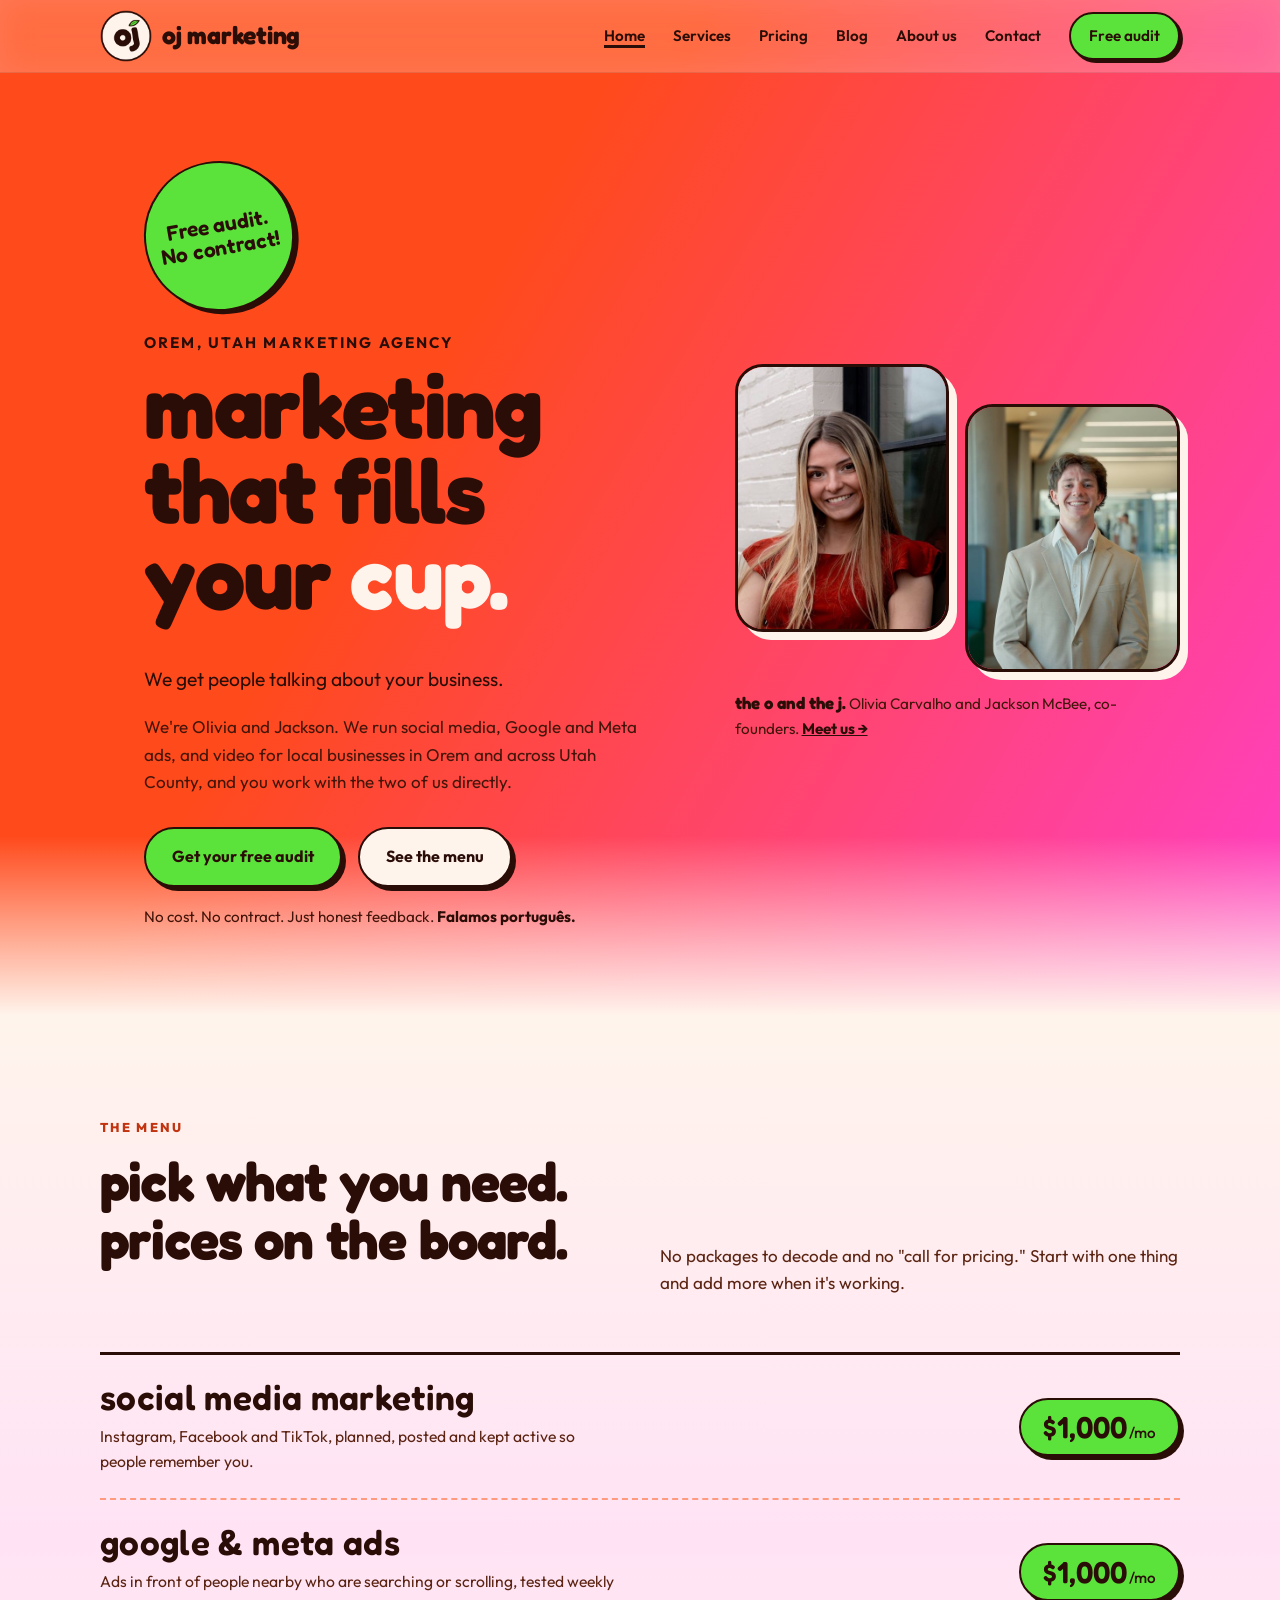
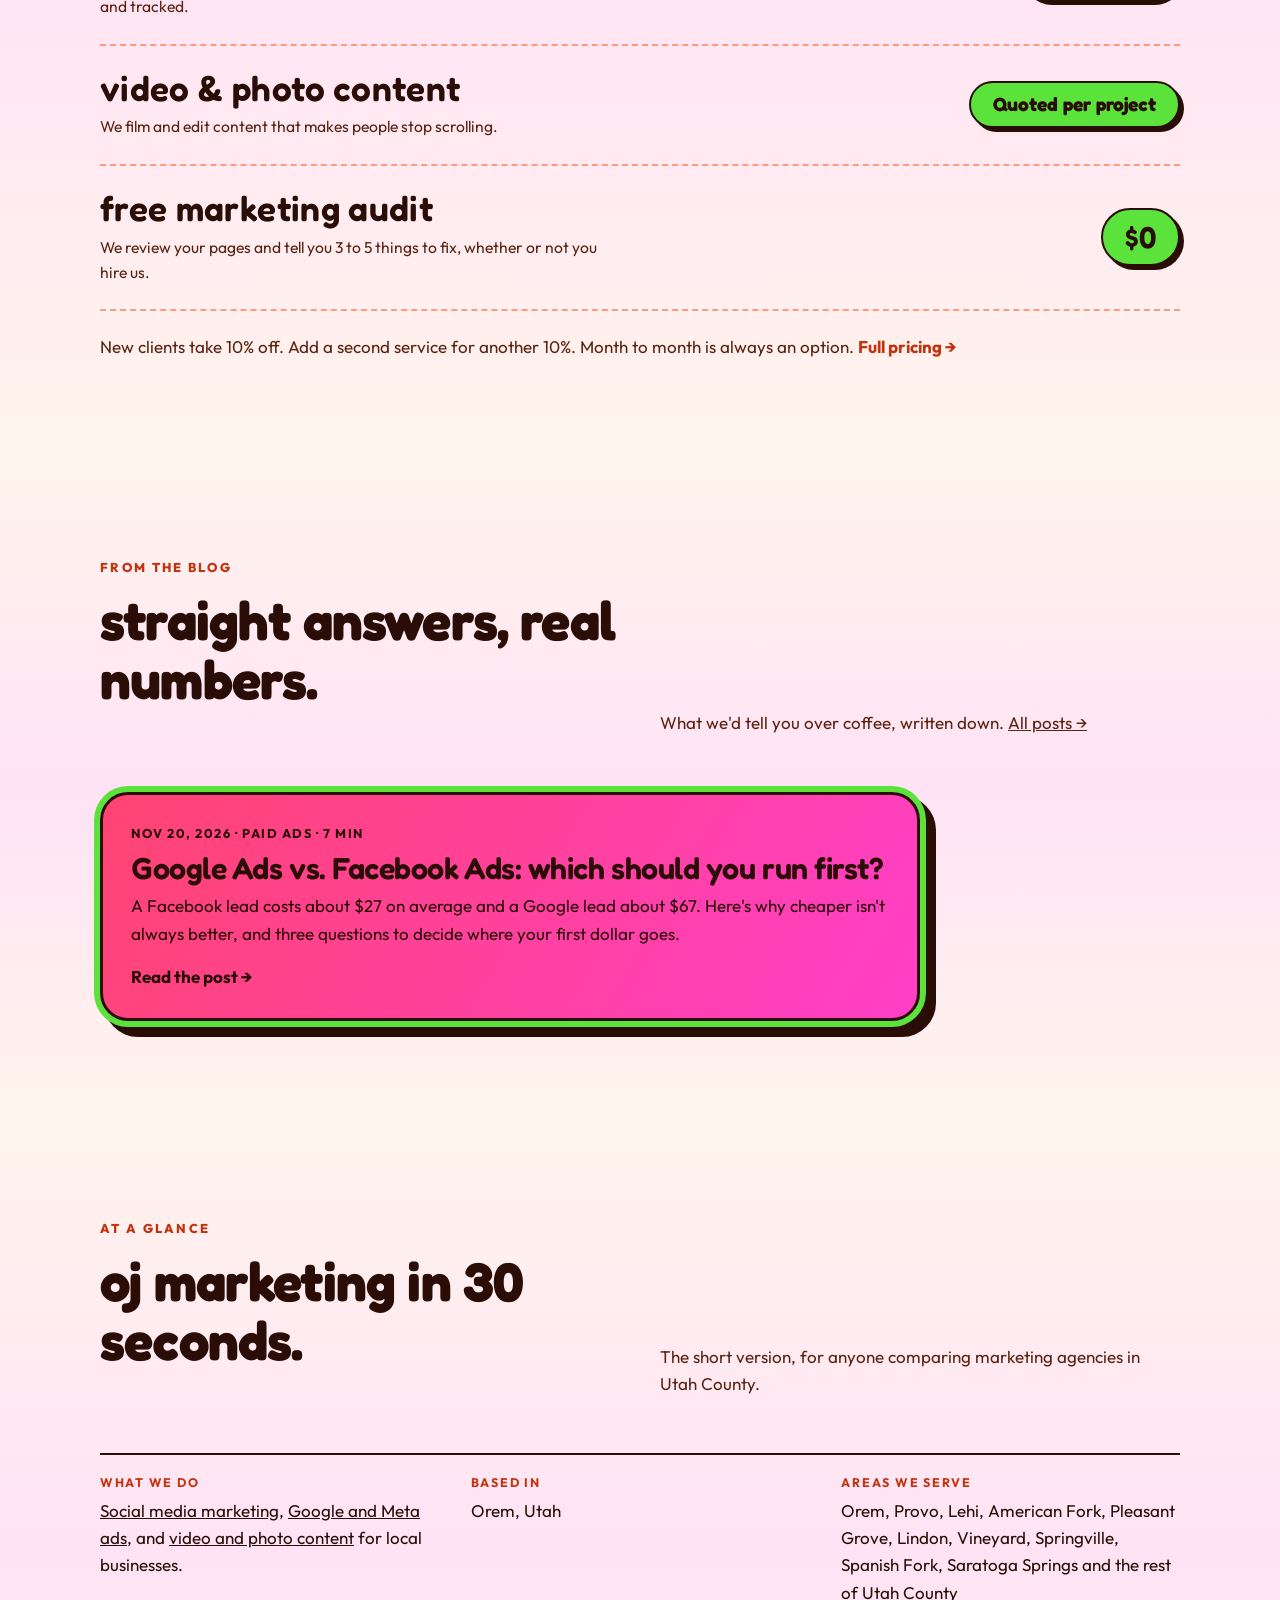
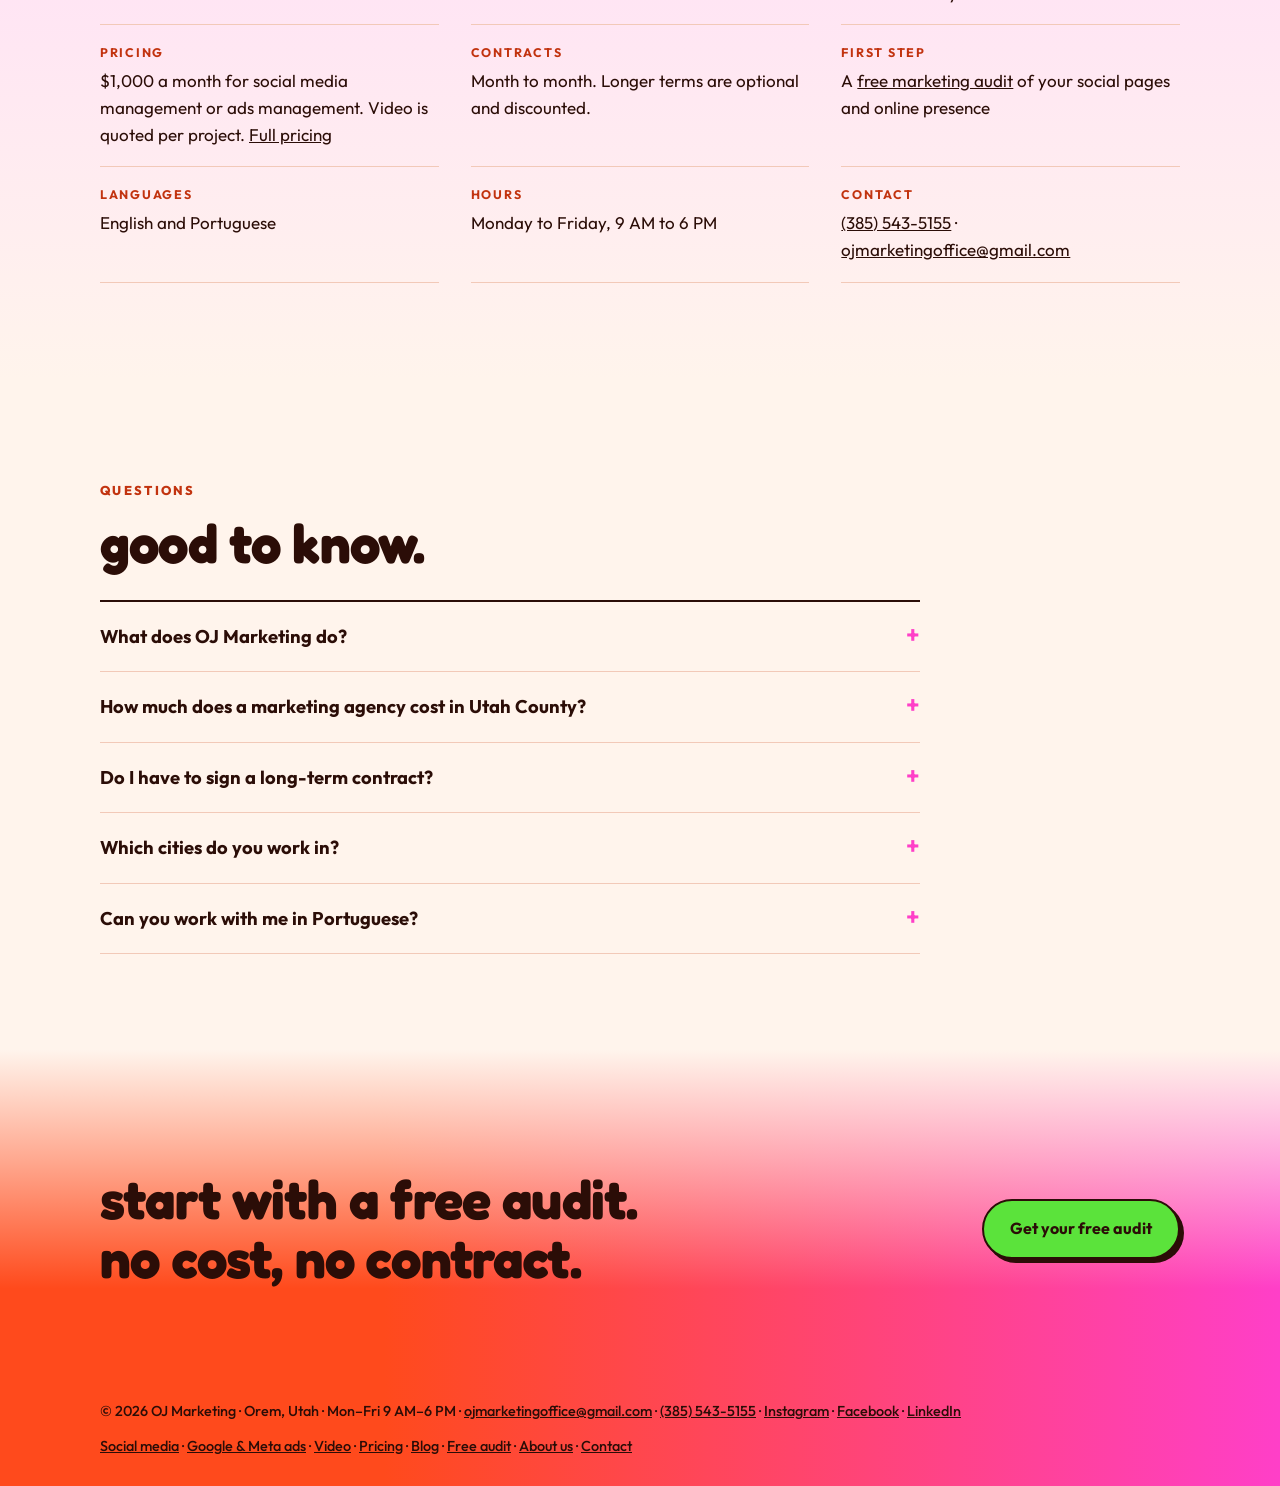
==== commit a75d9b02: "Page bottoms: cream fades into orange-to-pink; footer continues it seamlessly Co-Authored-By: Claude" ====
--- a/index.html
+++ b/index.html
@@ -25,7 +25,7 @@
   <meta name="twitter:card" content="summary_large_image">
   <link rel="preload" href="assets/fonts/Fredoka-Bold.woff" as="font" type="font/woff" crossorigin>
   <link rel="preload" href="assets/fonts/Outfit-Var.woff" as="font" type="font/woff" crossorigin>
-  <link rel="stylesheet" href="styles.css?v=9">
+  <link rel="stylesheet" href="styles.css?v=10">
 
   <script type="application/ld+json">
 {
--- a/styles.css
+++ b/styles.css
@@ -636,3 +636,18 @@
 main > article:first-child { border-top: 0; }
 main > article:first-child > :first-child { border-top: 73px solid transparent; background-origin: border-box; }
 @media (max-width: 820px) { .nav { background: var(--paper); } }
+
+/* ---------- Page bottoms: cream melts into the orange-to-pink, footer continues it ---------- */
+:root { --grad-band: linear-gradient(90deg, #FF4A1C 0%, #FF4A1C 30%, #FF3FC8 100%); }
+.cta-band.section--dark {
+  background: linear-gradient(180deg, var(--paper) 0%, rgba(255,244,236,.55) 35%, rgba(255,244,236,0) 75%), var(--grad-band);
+  padding-top: 120px; padding-bottom: 80px;
+}
+.cta-band.section--dark .btn { background: var(--accent); }
+.cta-band h2 { color: var(--ink); }
+.footer {
+  background: linear-gradient(180deg, var(--paper) 0%, rgba(255,244,236,0) 100%) top / 100% 90px no-repeat, var(--grad-band);
+  padding-top: 96px; color: var(--ink);
+}
+main:has(> .cta-band:last-child) + .footer { background: var(--grad-band); padding-top: 32px; }
+.footer a { color: var(--ink); }
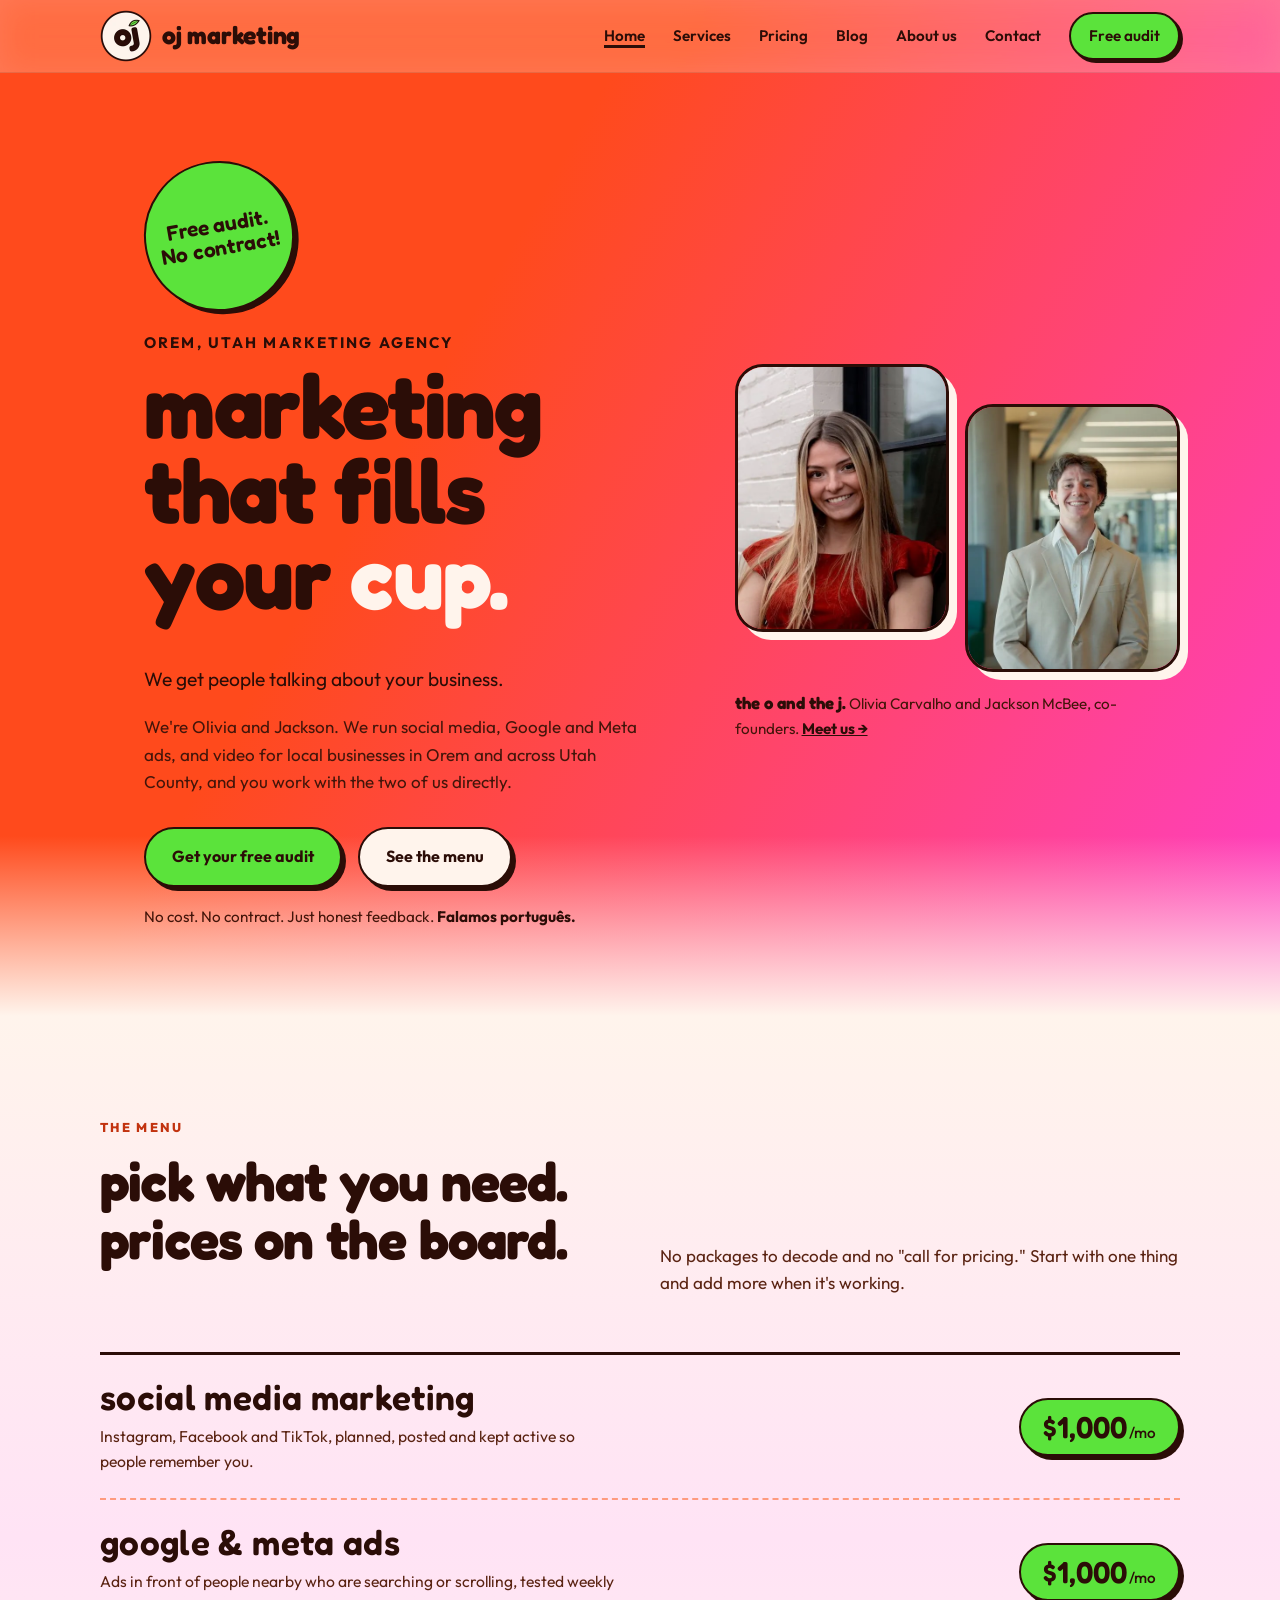
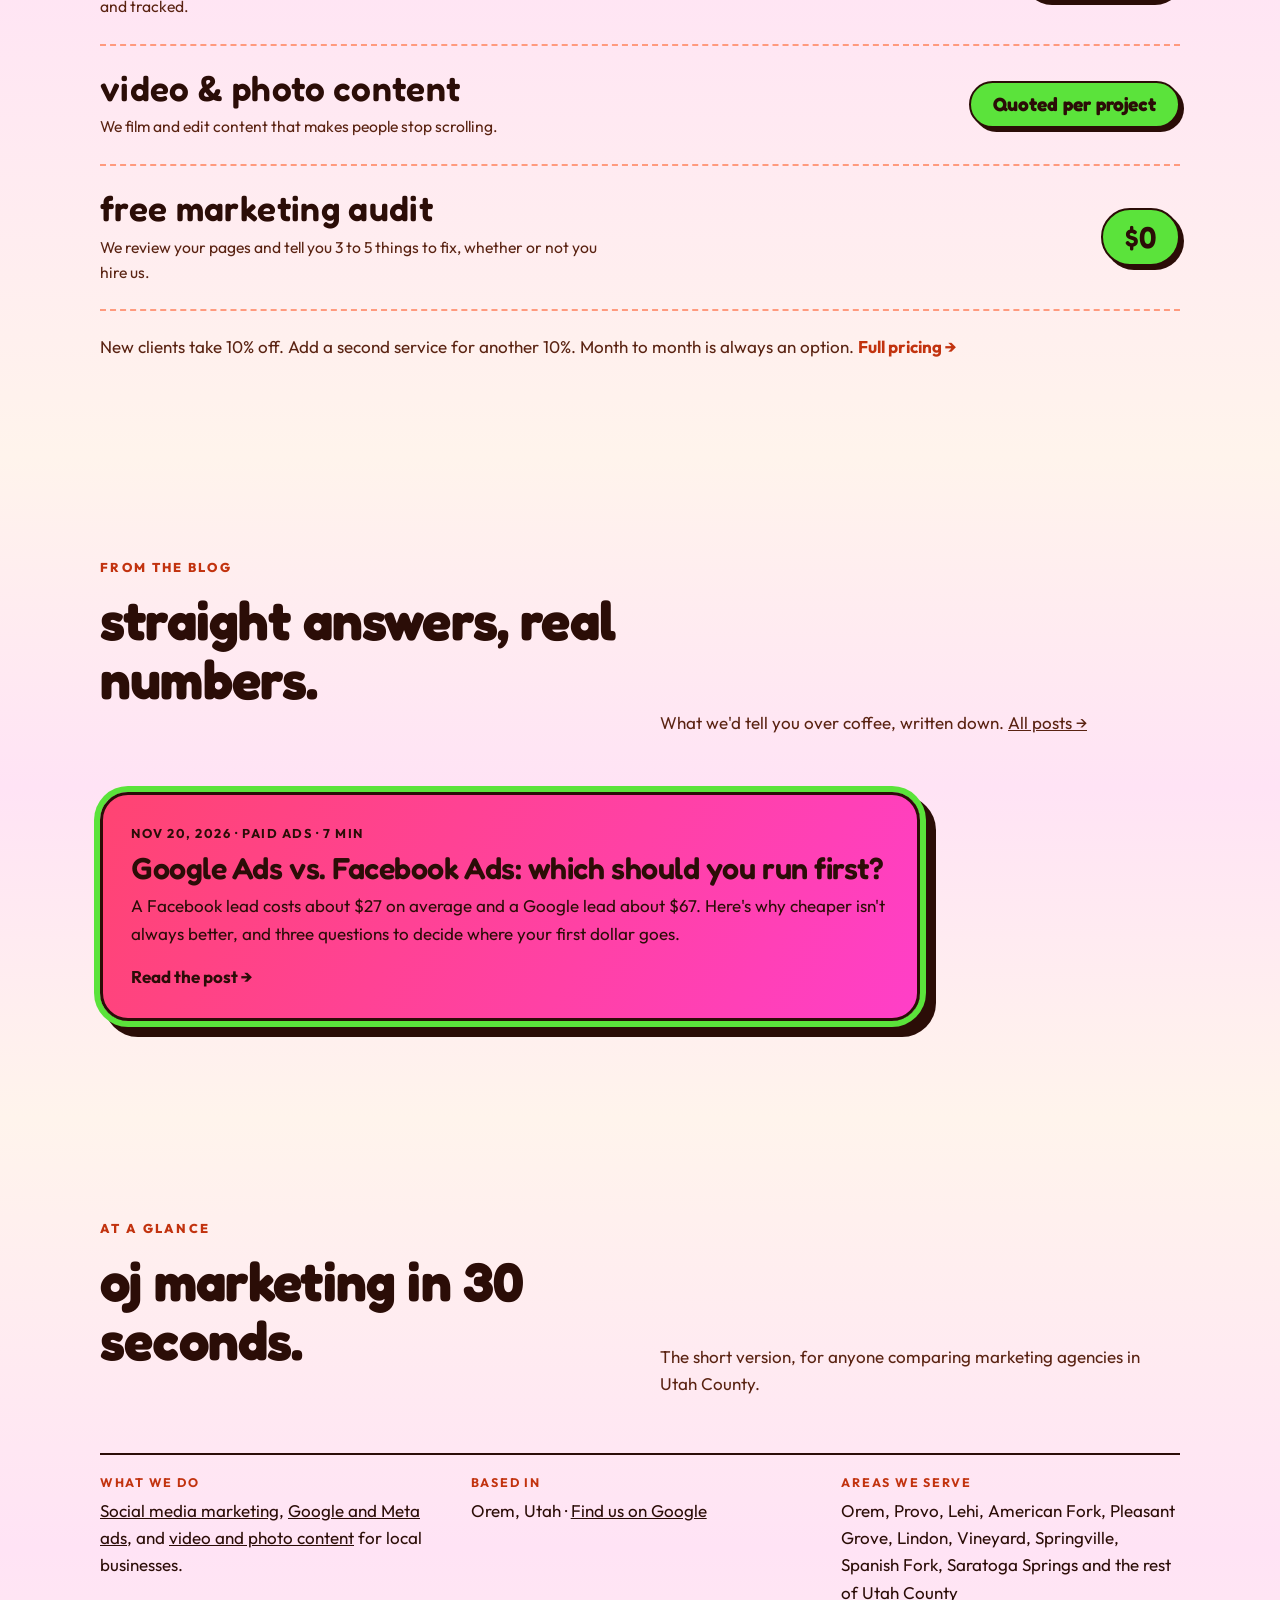
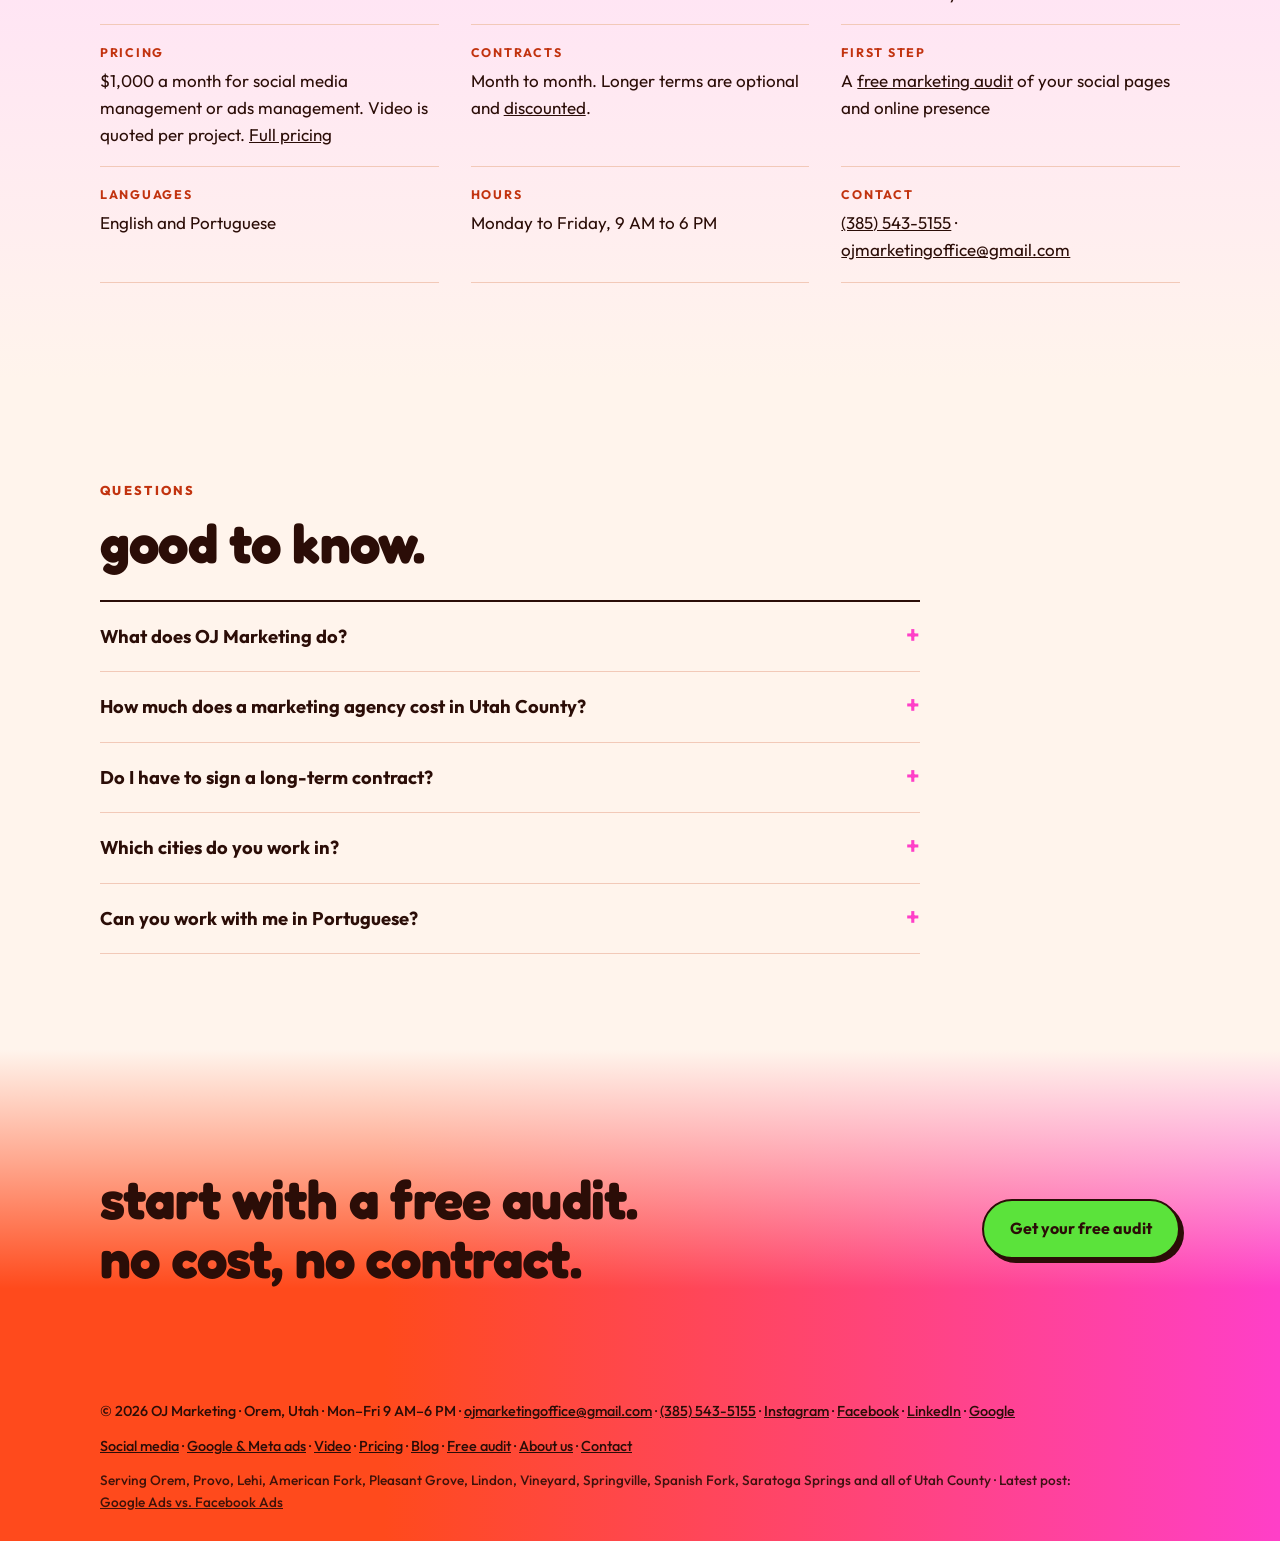
==== commit 4cac916f: "SEO: alt text, internal links, titles/descriptions, WebP images, Google profile link" ====
--- a/index.html
+++ b/index.html
@@ -5,9 +5,8 @@
   <meta name="viewport" content="width=device-width, initial-scale=1">
   <meta name="google-site-verification" content="iBfoEwoM36xCEwG9-CM_v7SPLyj4x8BMgAwXV9j3EQY" />
   <title>Orem Marketing Agency for Local Businesses | OJ Marketing</title>
-  <meta name="description" content="OJ Marketing is an Orem, Utah marketing agency for local businesses: social media marketing, Google and Meta ads, and video. Start with a free marketing audit.">
+  <meta name="description" content="Social media, Google &amp; Meta ads, and video for Orem and Utah County businesses, run by the two founders you&#x27;ll work with. Start with a free audit.">
   <link rel="canonical" href="https://theojmedia.com/">
-  <link rel="icon" href="assets/logo.svg?v=3" type="image/svg+xml">
   <link rel="icon" href="assets/favicon-48.png?v=3" sizes="48x48" type="image/png">
   <link rel="apple-touch-icon" href="assets/apple-touch-icon.png?v=3">
   <meta name="theme-color" content="#FF4A1C">
@@ -16,16 +15,20 @@
   <meta property="og:locale" content="en_US">
   <meta property="og:type" content="website">
   <meta property="og:title" content="Orem Marketing Agency for Local Businesses | OJ Marketing">
-  <meta property="og:description" content="OJ Marketing is an Orem, Utah marketing agency for local businesses: social media marketing, Google and Meta ads, and video. Start with a free marketing audit.">
+  <meta property="og:description" content="Social media, Google &amp; Meta ads, and video for Orem and Utah County businesses, run by the two founders you&#x27;ll work with. Start with a free audit.">
   <meta property="og:url" content="https://theojmedia.com/">
   <meta property="og:image" content="https://theojmedia.com/assets/og-image.png?v=3">
   <meta property="og:image:width" content="1200">
   <meta property="og:image:height" content="630">
   <meta property="og:image:alt" content="OJ Marketing, marketing that fills your cup. Orem, Utah.">
   <meta name="twitter:card" content="summary_large_image">
+  <meta name="twitter:title" content="Orem Marketing Agency for Local Businesses | OJ Marketing">
+  <meta name="twitter:description" content="Social media, Google &amp; Meta ads, and video for Orem and Utah County businesses, run by the two founders you&#x27;ll work with. Start with a free audit.">
+  <meta name="twitter:image" content="https://theojmedia.com/assets/og-image.png?v=3">
+  <meta name="twitter:image:alt" content="OJ Marketing, marketing that fills your cup. Orem, Utah.">
   <link rel="preload" href="assets/fonts/Fredoka-Bold.woff" as="font" type="font/woff" crossorigin>
   <link rel="preload" href="assets/fonts/Outfit-Var.woff" as="font" type="font/woff" crossorigin>
-  <link rel="stylesheet" href="styles.css?v=10">
+  <link rel="stylesheet" href="styles.css?v=11">
 
   <script type="application/ld+json">
 {
@@ -41,7 +44,8 @@
       "logo": "https://theojmedia.com/assets/logo-512.png?v=3",
       "image": "https://theojmedia.com/assets/og-image.png?v=3",
       "telephone": "+1-385-543-5155",
-      "sameAs": ["https://www.instagram.com/ojmarketing.utah/", "https://www.facebook.com/Ojmarketingutah", "https://www.linkedin.com/company/ojmarketing/"],
+      "sameAs": ["https://www.instagram.com/ojmarketing.utah/", "https://www.facebook.com/Ojmarketingutah", "https://www.linkedin.com/company/ojmarketing/", "https://g.page/r/CdfvxJYsuxeDEBM"],
+      "hasMap": "https://g.page/r/CdfvxJYsuxeDEBM",
       "email": "ojmarketingoffice@gmail.com",
       "address": {
         "@type": "PostalAddress",
@@ -241,7 +245,7 @@
 <header class="header">
   <div class="wrap header__inner">
     <a class="brand" href="./" aria-label="OJ Marketing home">
-      <img src="assets/logo.svg?v=3" alt="" width="52" height="52">
+      <img src="assets/logo-104.webp?v=4" alt="OJ Marketing logo" width="52" height="52">
       <span>OJ Marketing</span>
     </a>
     <button class="menu-toggle" aria-expanded="false" aria-controls="nav">Menu</button>
@@ -275,8 +279,8 @@
       </div>
       <figure class="founders">
         <a class="founders__pics" href="about.html" aria-label="Meet Olivia and Jackson">
-          <img src="assets/headshots/olivia-480.jpg" alt="Olivia Carvalho, co-founder of OJ Marketing" width="480" height="600" fetchpriority="high">
-          <img src="assets/headshots/jackson-480.jpg" alt="Jackson McBee, co-founder of OJ Marketing" width="480" height="600">
+          <img src="assets/headshots/olivia-480.webp" alt="Olivia Carvalho, co-founder of OJ Marketing, a social media and ads agency in Orem, Utah" width="480" height="600" fetchpriority="high">
+          <img src="assets/headshots/jackson-480.webp" alt="Jackson McBee, co-founder of OJ Marketing in Orem, Utah" width="480" height="600">
         </a>
         <figcaption><b>the o and the j.</b> Olivia Carvalho and Jackson McBee, co-founders. <a href="about.html">Meet us &rarr;</a></figcaption>
       </figure>
@@ -358,10 +362,10 @@
       </div>
       <dl class="facts">
         <div><dt>What we do</dt><dd><a href="social-media-marketing-orem.html">Social media marketing</a>, <a href="google-meta-ads-orem.html">Google and Meta ads</a>, and <a href="video-production-orem.html">video and photo content</a> for local businesses.</dd></div>
-        <div><dt>Based in</dt><dd>Orem, Utah</dd></div>
+        <div><dt>Based in</dt><dd>Orem, Utah &middot; <a href="https://g.page/r/CdfvxJYsuxeDEBM" target="_blank" rel="noopener">Find us on Google</a></dd></div>
         <div><dt>Areas we serve</dt><dd>Orem, Provo, Lehi, American Fork, Pleasant Grove, Lindon, Vineyard, Springville, Spanish Fork, Saratoga Springs and the rest of Utah County</dd></div>
         <div><dt>Pricing</dt><dd>$1,000 a month for social media management or ads management. Video is quoted per project. <a href="pricing.html">Full pricing</a></dd></div>
-        <div><dt>Contracts</dt><dd>Month to month. Longer terms are optional and discounted.</dd></div>
+        <div><dt>Contracts</dt><dd>Month to month. Longer terms are optional and <a href="pricing.html">discounted</a>.</dd></div>
         <div><dt>First step</dt><dd>A <a href="audit.html">free marketing audit</a> of your social pages and online presence</dd></div>
         <div><dt>Languages</dt><dd>English and Portuguese</dd></div>
         <div><dt>Hours</dt><dd>Monday to Friday, 9 AM to 6 PM</dd></div>
@@ -386,7 +390,7 @@
         </details>
         <details>
           <summary>Do I have to sign a long-term contract?</summary>
-          <p>No. You can go month to month. 3, 6 and 12 month terms are optional, and 6 and 12 month terms come with a discount.</p>
+          <p>No. You can go month to month. 3, 6 and 12 month terms are optional, and 6 and 12 month terms come with a discount. See <a href="pricing.html">pricing</a> for the details.</p>
         </details>
         <details>
           <summary>Which cities do you work in?</summary>
@@ -394,7 +398,7 @@
         </details>
         <details>
           <summary>Can you work with me in Portuguese?</summary>
-          <p>Yes. Jackson speaks Portuguese fluently and can help you in Portuguese from the first call.</p>
+          <p>Yes. <a href="about.html#jackson">Jackson</a> speaks Portuguese fluently and can help you in Portuguese from the first call. Just <a href="contact.html">call or text</a>.</p>
         </details>
       </div>
     </div>
@@ -411,8 +415,9 @@
 
 <footer class="footer">
   <div class="wrap footer__inner">
-    <span>&copy; <span id="year">2026</span> OJ Marketing &middot; Orem, Utah &middot; Mon&ndash;Fri 9 AM&ndash;6 PM &middot; <a href="mailto:ojmarketingoffice@gmail.com">ojmarketingoffice@gmail.com</a> &middot; <a href="tel:+13855435155">(385) 543-5155</a> &middot; <a href="https://www.instagram.com/ojmarketing.utah/" target="_blank" rel="noopener">Instagram</a> &middot; <a href="https://www.facebook.com/Ojmarketingutah" target="_blank" rel="noopener">Facebook</a> &middot; <a href="https://www.linkedin.com/company/ojmarketing/" target="_blank" rel="noopener">LinkedIn</a></span>
+    <span>&copy; <span id="year">2026</span> OJ Marketing &middot; Orem, Utah &middot; Mon&ndash;Fri 9 AM&ndash;6 PM &middot; <a href="mailto:ojmarketingoffice@gmail.com">ojmarketingoffice@gmail.com</a> &middot; <a href="tel:+13855435155">(385) 543-5155</a> &middot; <a href="https://www.instagram.com/ojmarketing.utah/" target="_blank" rel="noopener">Instagram</a> &middot; <a href="https://www.facebook.com/Ojmarketingutah" target="_blank" rel="noopener">Facebook</a> &middot; <a href="https://www.linkedin.com/company/ojmarketing/" target="_blank" rel="noopener">LinkedIn</a> &middot; <a href="https://g.page/r/CdfvxJYsuxeDEBM" target="_blank" rel="noopener">Google</a></span>
     <span><a href="social-media-marketing-orem.html">Social media</a> &middot; <a href="google-meta-ads-orem.html">Google &amp; Meta ads</a> &middot; <a href="video-production-orem.html">Video</a> &middot; <a href="pricing.html">Pricing</a> &middot; <a href="blog.html">Blog</a> &middot; <a href="audit.html">Free audit</a> &middot; <a href="about.html">About us</a> &middot; <a href="contact.html">Contact</a></span>
+    <span class="footer__areas">Serving Orem, Provo, Lehi, American Fork, Pleasant Grove, Lindon, Vineyard, Springville, Spanish Fork, Saratoga Springs and all of Utah County &middot; Latest post: <a href="google-ads-vs-facebook-ads-utah-county.html">Google Ads vs. Facebook Ads</a></span>
   </div>
 </footer>
 
--- a/styles.css
+++ b/styles.css
@@ -651,3 +651,7 @@
 }
 main:has(> .cta-band:last-child) + .footer { background: var(--grad-band); padding-top: 32px; }
 .footer a { color: var(--ink); }
+
+/* Footer service-area line (SEO) */
+.footer__areas { flex-basis: 100%; font-size: .85rem; opacity: .9; }
+.footer__areas a { white-space: nowrap; }
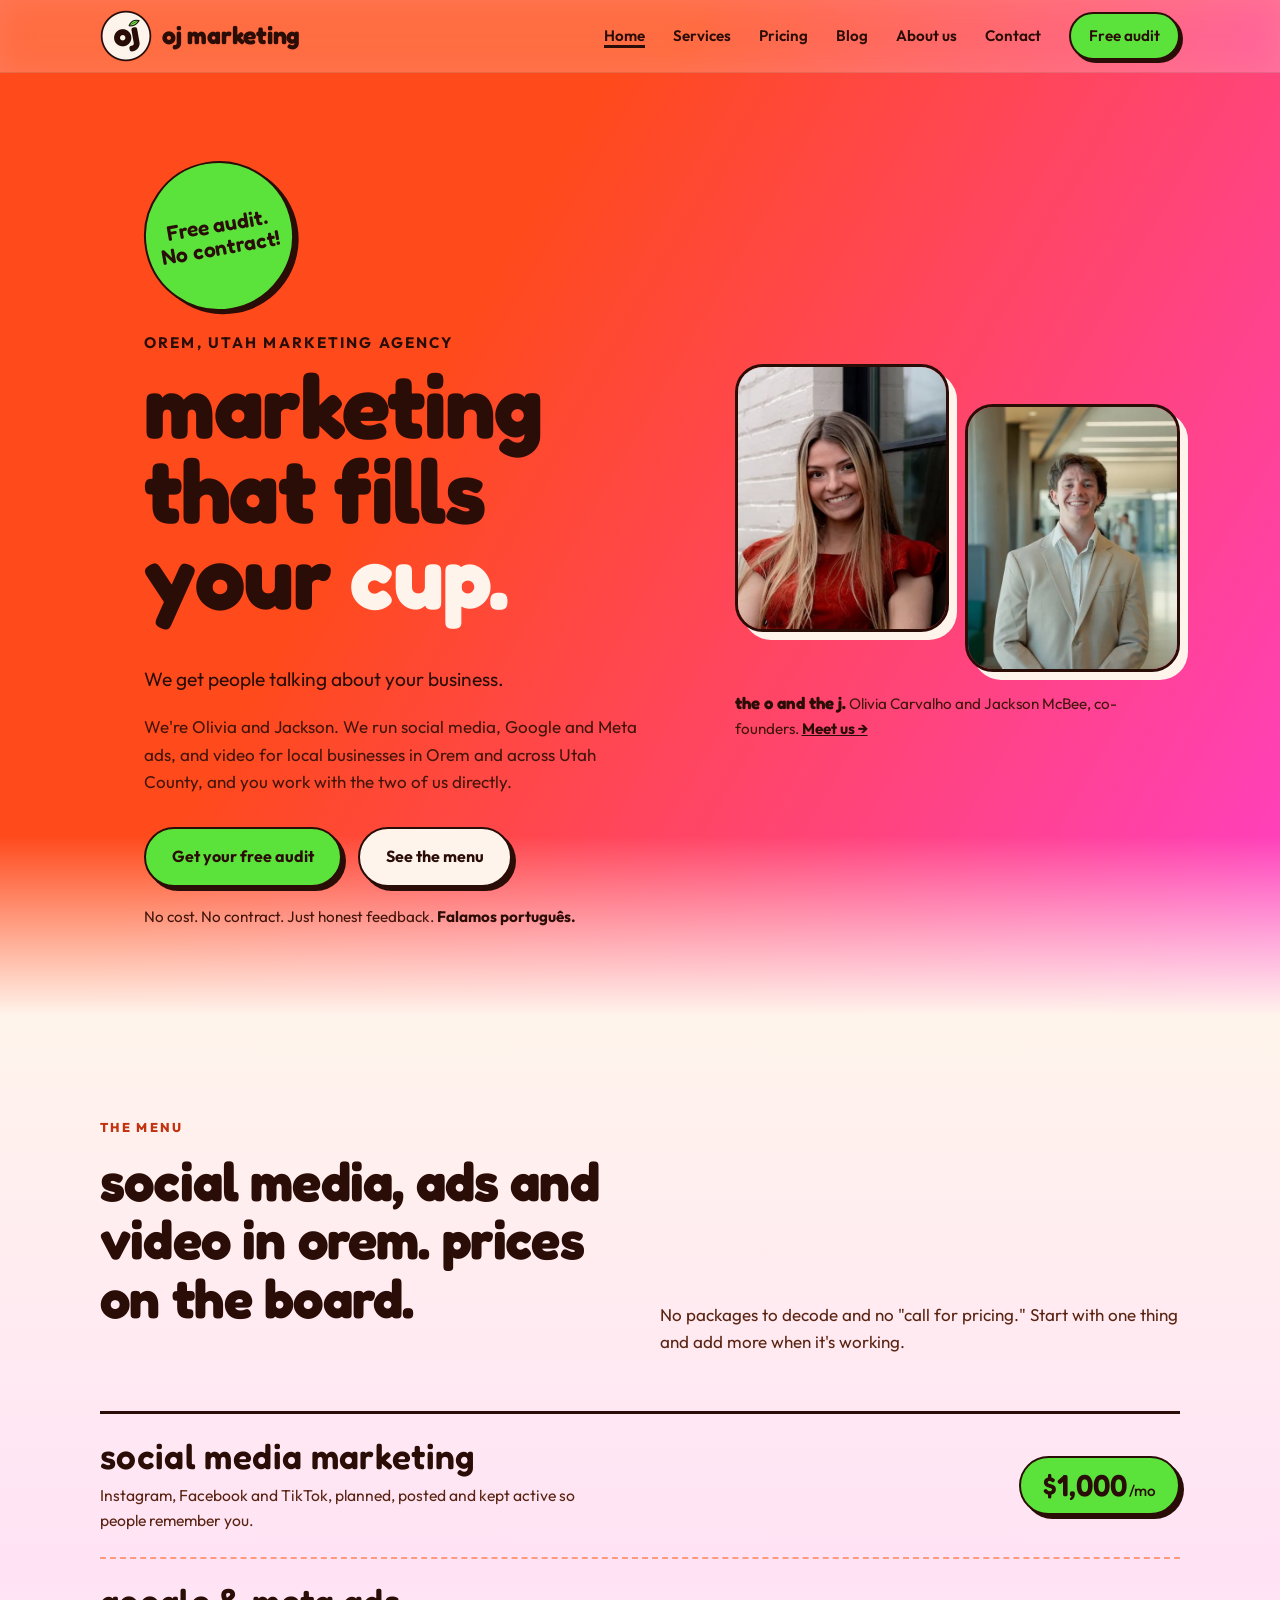
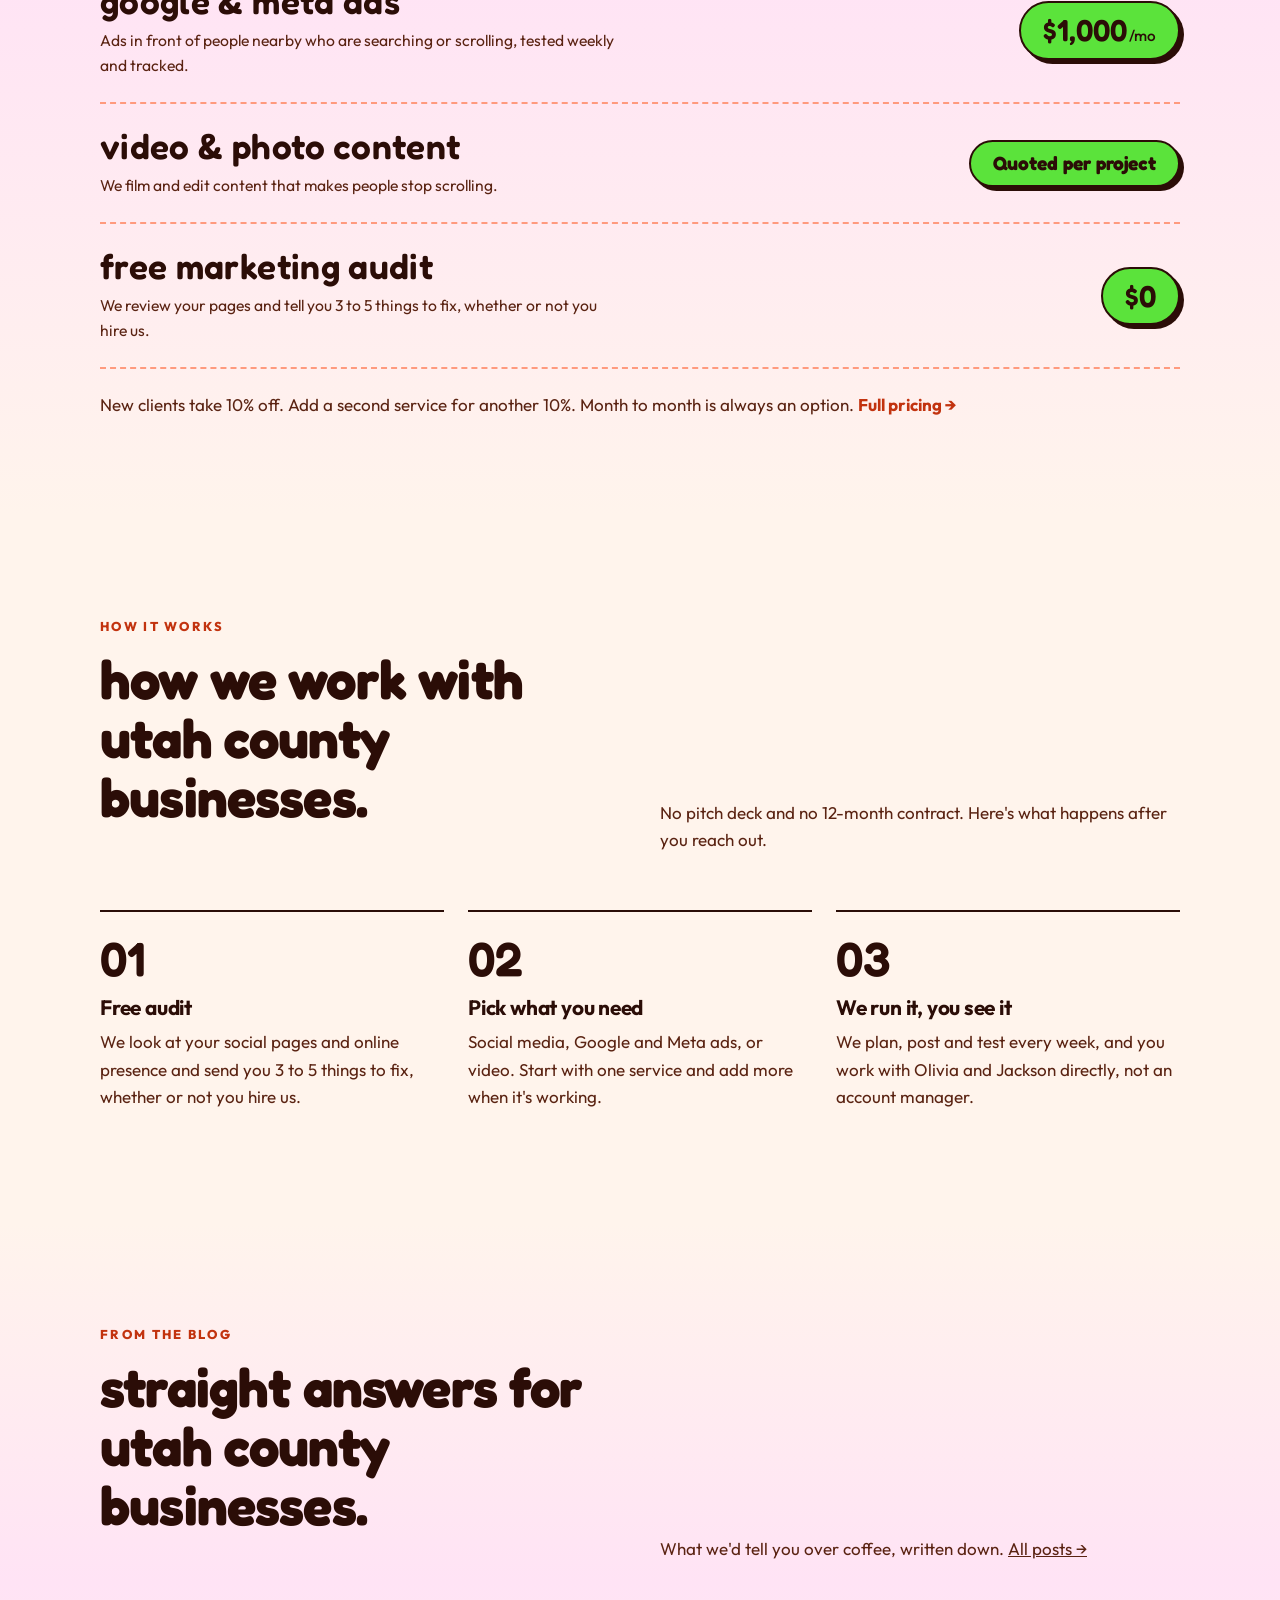
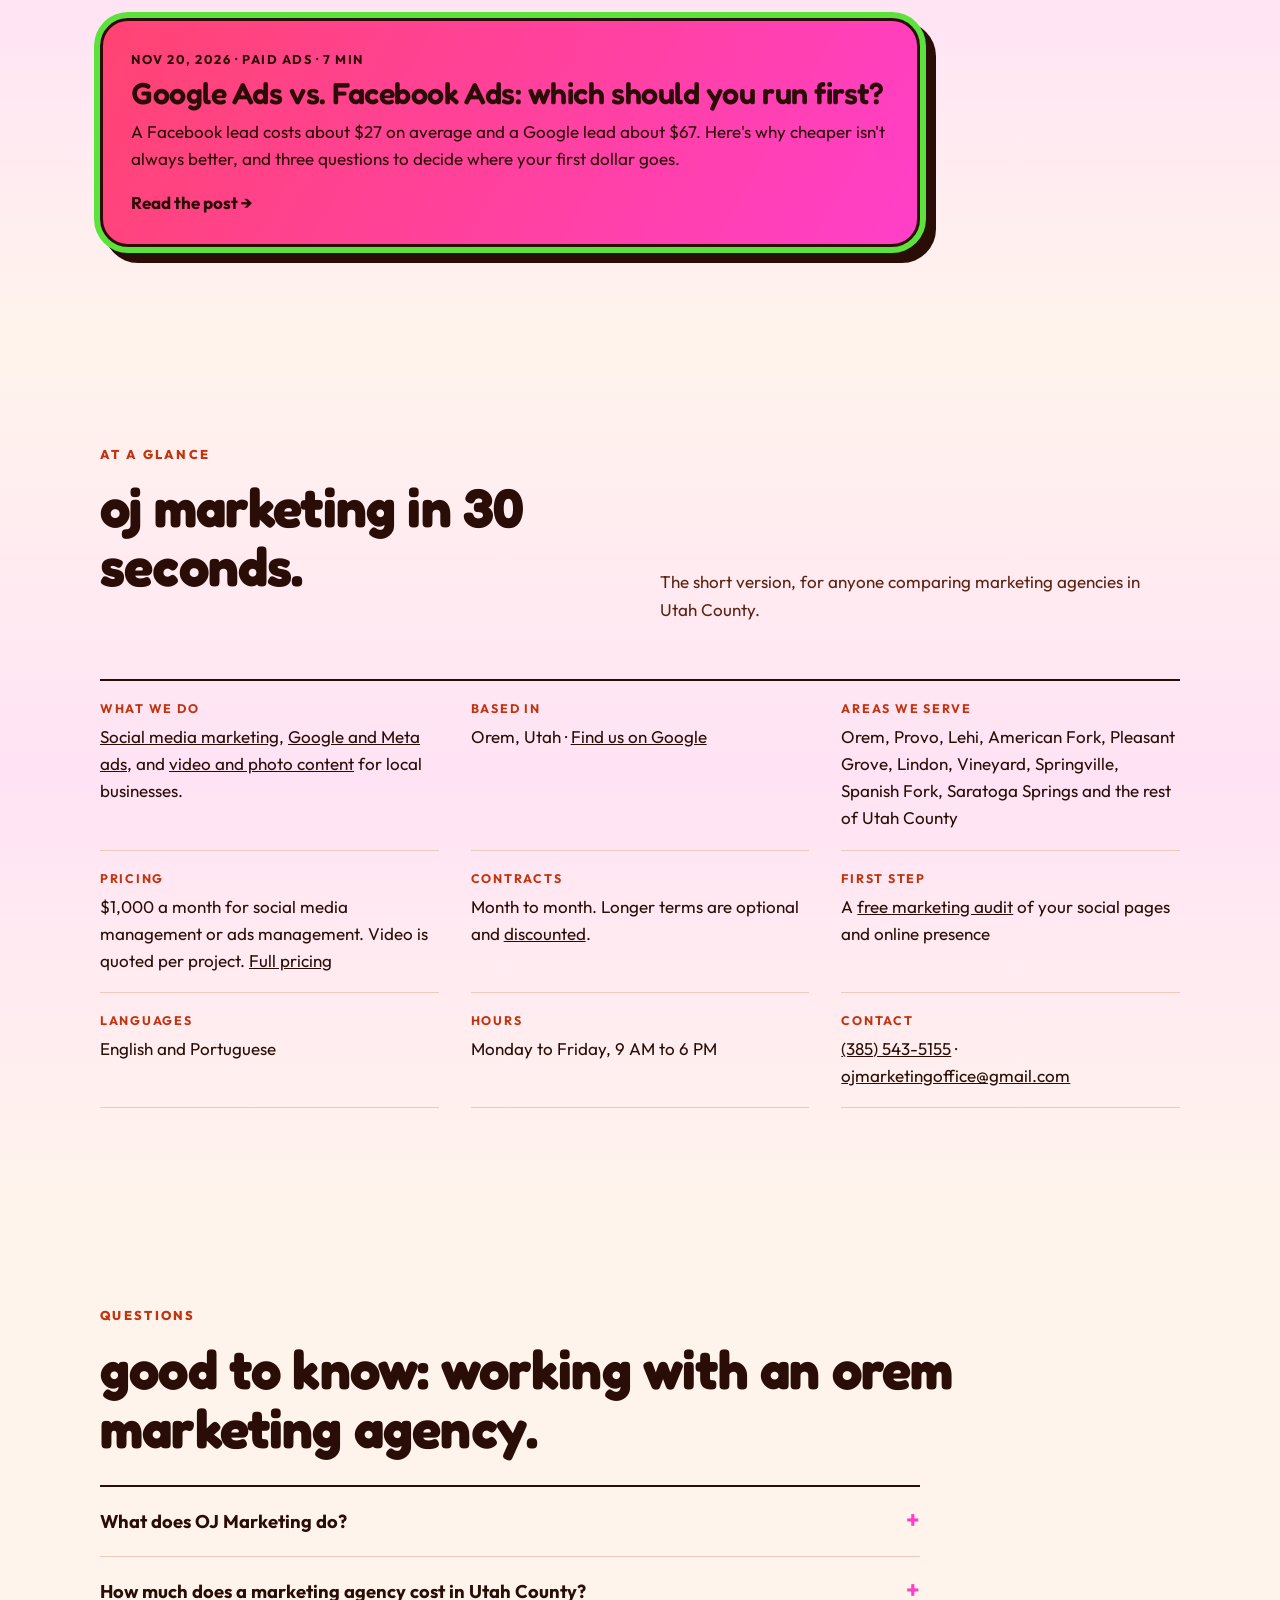
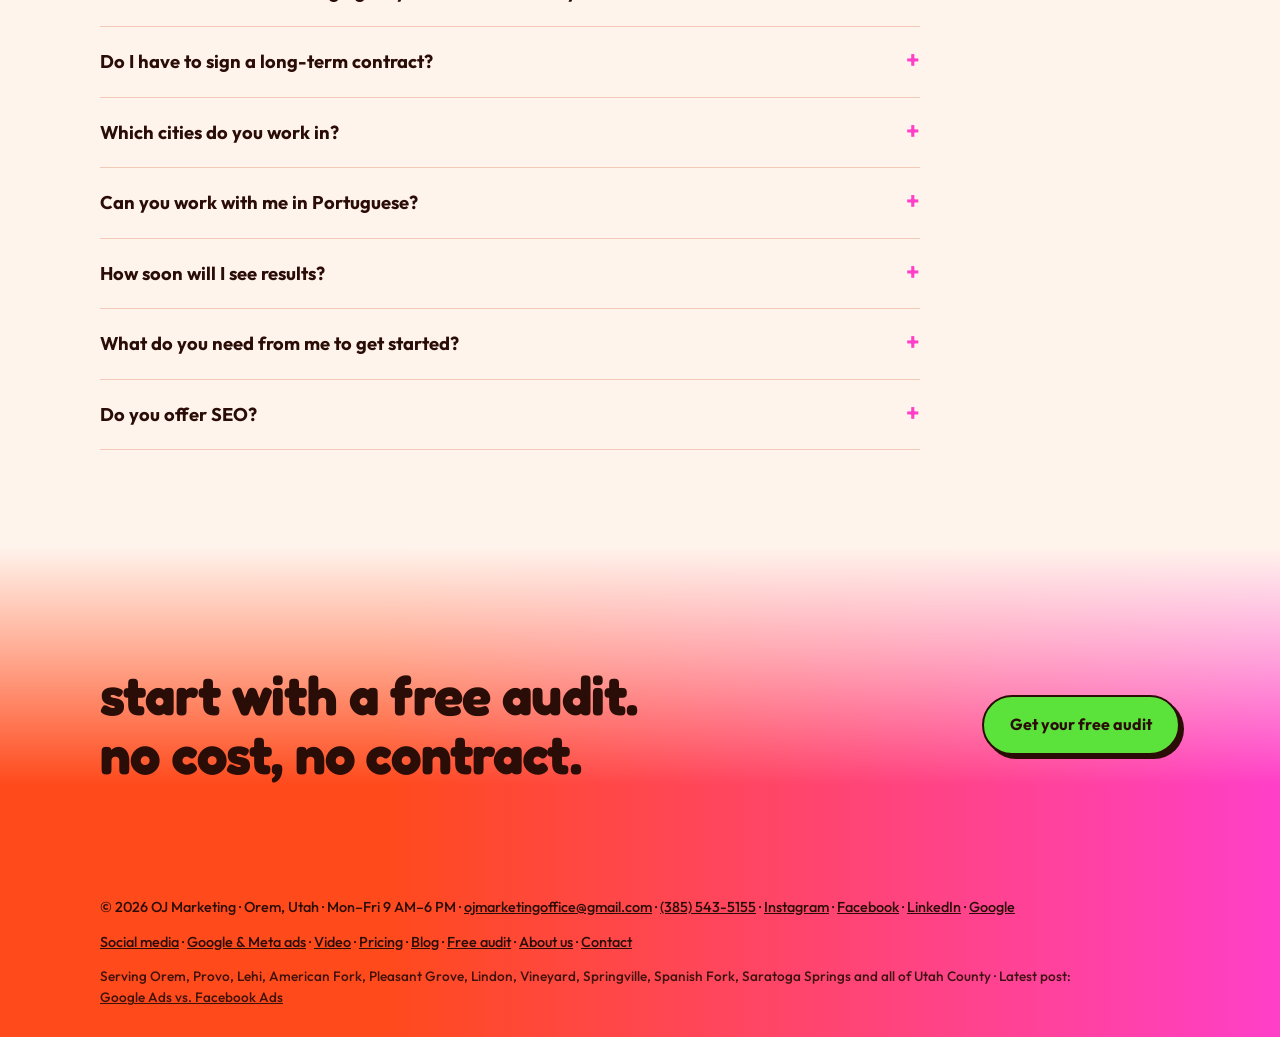
==== commit 9cdbebf3: "SEO: keyword headings, how-it-works section, 3 new FAQs" ====
--- a/index.html
+++ b/index.html
@@ -51,6 +51,7 @@
         "@type": "PostalAddress",
         "addressLocality": "Orem",
         "addressRegion": "UT",
+        "postalCode": "84058",
         "addressCountry": "US"
       },
       "areaServed": [
@@ -235,6 +236,30 @@
         "@type": "Answer",
         "text": "Yes. Jackson speaks Portuguese fluently and can help you in Portuguese from the first call."
       }
+    },
+    {
+      "@type": "Question",
+      "name": "How soon will I see results?",
+      "acceptedAnswer": {
+        "@type": "Answer",
+        "text": "Ads usually start bringing in useful data in the first week, and we adjust them every week from there. Social media takes longer: plan on about 2 to 3 months of consistent posting before it really builds."
+      }
+    },
+    {
+      "@type": "Question",
+      "name": "What do you need from me to get started?",
+      "acceptedAnswer": {
+        "@type": "Answer",
+        "text": "Access to your social media and ad accounts, about 30 minutes for the free audit, and photos or a filming day if you want video content."
+      }
+    },
+    {
+      "@type": "Question",
+      "name": "Do you offer SEO?",
+      "acceptedAnswer": {
+        "@type": "Answer",
+        "text": "Not yet. Right now we focus on social media, Google and Meta ads, and video. If search is your biggest gap, we'll tell you in your free audit."
+      }
     }
   ]
 }
@@ -293,7 +318,7 @@
       <div class="section-head">
         <div>
           <span class="kicker">The menu</span>
-          <h2>Pick what you need. Prices on the board.</h2>
+          <h2>Social media, ads and video in Orem. Prices on the board.</h2>
         </div>
         <p class="muted">No packages to decode and no "call for pricing." Start with one thing and add more when it's working.</p>
       </div>
@@ -331,13 +356,40 @@
     </div>
   </section>
 
+<!-- HOW IT WORKS -->
+  <section class="section" id="how">
+    <div class="wrap">
+      <div class="section-head">
+        <div>
+          <span class="kicker">How it works</span>
+          <h2>How we work with Utah County businesses.</h2>
+        </div>
+        <p class="muted">No pitch deck and no 12-month contract. Here's what happens after you reach out.</p>
+      </div>
+      <div class="steps">
+        <div class="step">
+          <h3>Free audit</h3>
+          <p class="muted">We look at your social pages and online presence and send you 3 to 5 things to fix, whether or not you hire us.</p>
+        </div>
+        <div class="step">
+          <h3>Pick what you need</h3>
+          <p class="muted">Social media, Google and Meta ads, or video. Start with one service and add more when it's working.</p>
+        </div>
+        <div class="step">
+          <h3>We run it, you see it</h3>
+          <p class="muted">We plan, post and test every week, and you work with Olivia and Jackson directly, not an account manager.</p>
+        </div>
+      </div>
+    </div>
+  </section>
+
 <!-- FROM THE BLOG -->
   <section class="section section--blog">
     <div class="wrap">
       <div class="section-head">
         <div>
           <span class="kicker">From the blog</span>
-          <h2>Straight answers, real numbers.</h2>
+          <h2>Straight answers for Utah County businesses.</h2>
         </div>
         <p class="muted">What we'd tell you over coffee, written down. <a href="blog.html">All posts &rarr;</a></p>
       </div>
@@ -378,7 +430,7 @@
   <section class="section">
     <div class="wrap">
       <span class="kicker">Questions</span>
-      <h2>Good to know.</h2>
+      <h2>Good to know: working with an Orem marketing agency.</h2>
       <div class="faq">
         <details>
           <summary>What does OJ Marketing do?</summary>
@@ -399,6 +451,18 @@
         <details>
           <summary>Can you work with me in Portuguese?</summary>
           <p>Yes. <a href="about.html#jackson">Jackson</a> speaks Portuguese fluently and can help you in Portuguese from the first call. Just <a href="contact.html">call or text</a>.</p>
+        </details>
+        <details>
+          <summary>How soon will I see results?</summary>
+          <p>Ads usually start bringing in useful data in the first week, and we adjust them every week from there. Social media takes longer: plan on about 2 to 3 months of consistent posting before it really builds.</p>
+        </details>
+        <details>
+          <summary>What do you need from me to get started?</summary>
+          <p>Access to your social media and ad accounts, about 30 minutes for the free audit, and photos or a filming day if you want video content.</p>
+        </details>
+        <details>
+          <summary>Do you offer SEO?</summary>
+          <p>Not yet. Right now we focus on social media, Google and Meta ads, and video. If search is your biggest gap, we'll tell you in your free audit.</p>
         </details>
       </div>
     </div>
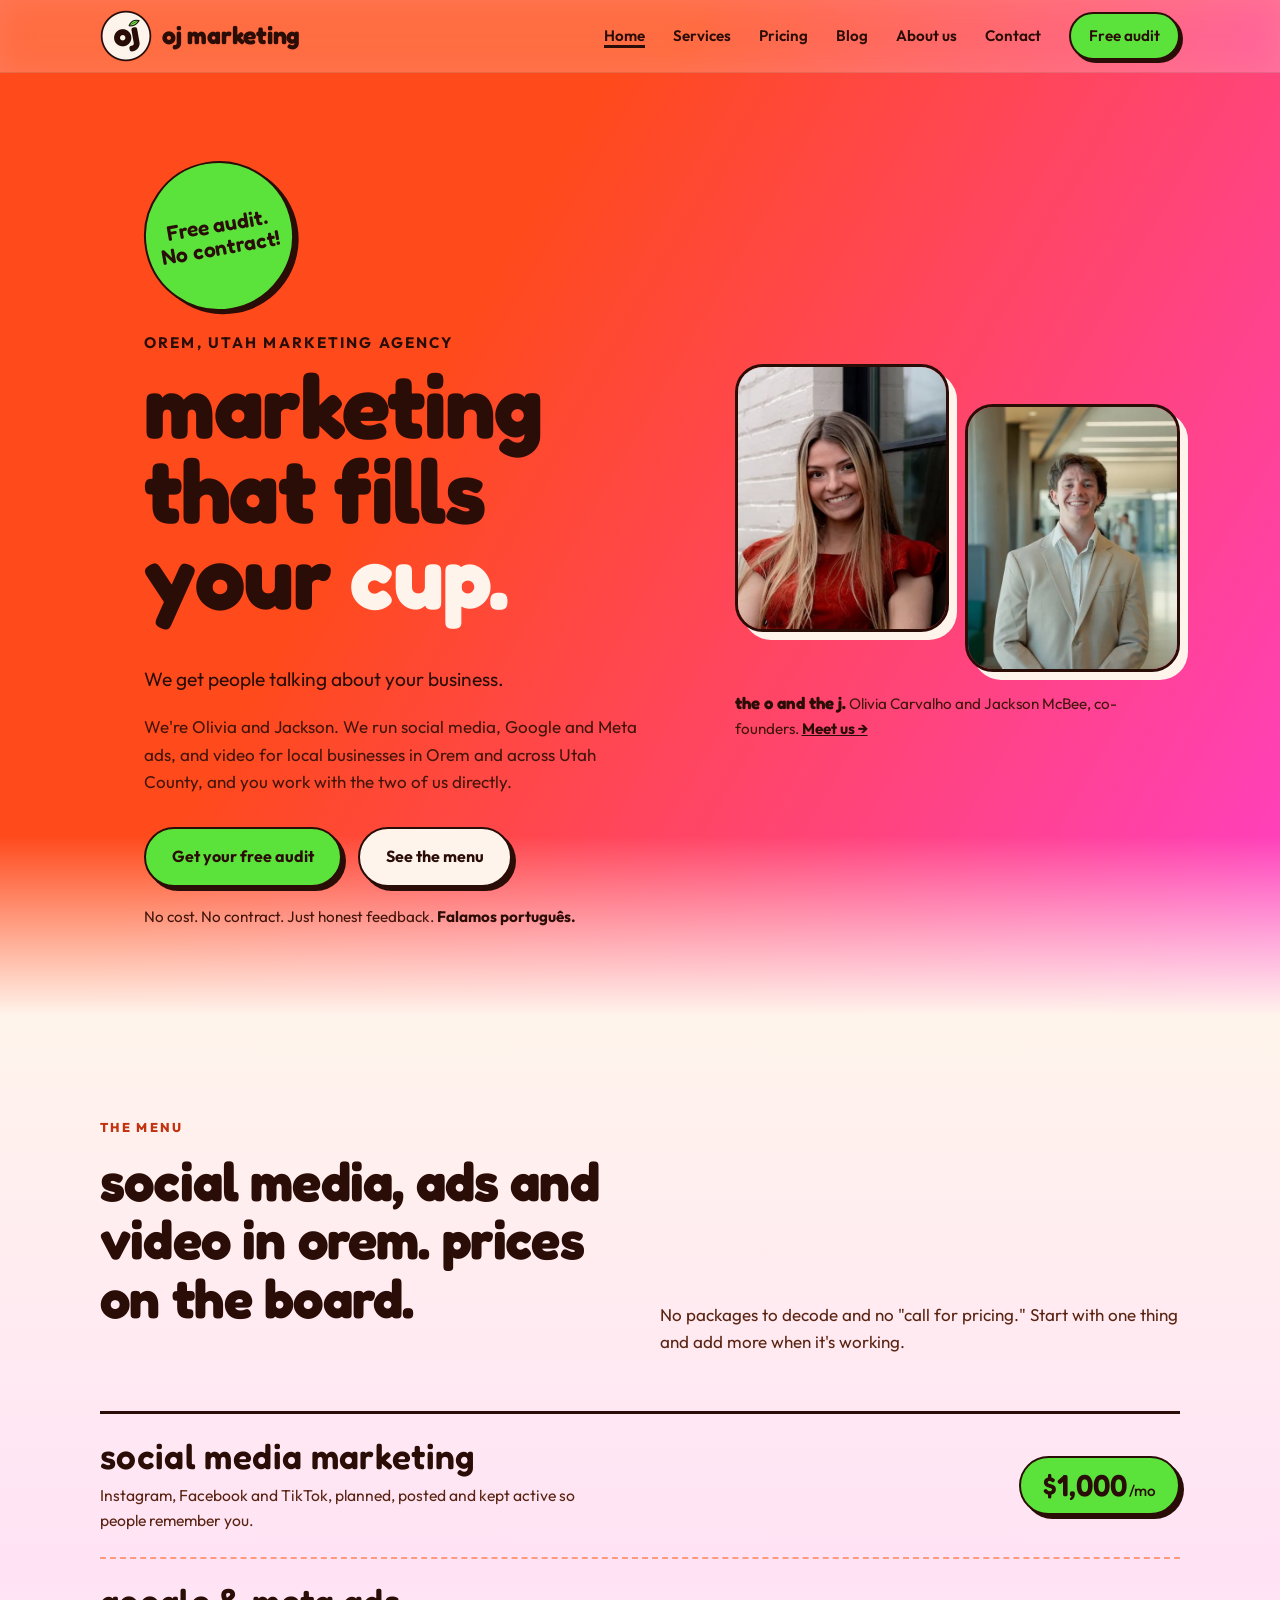
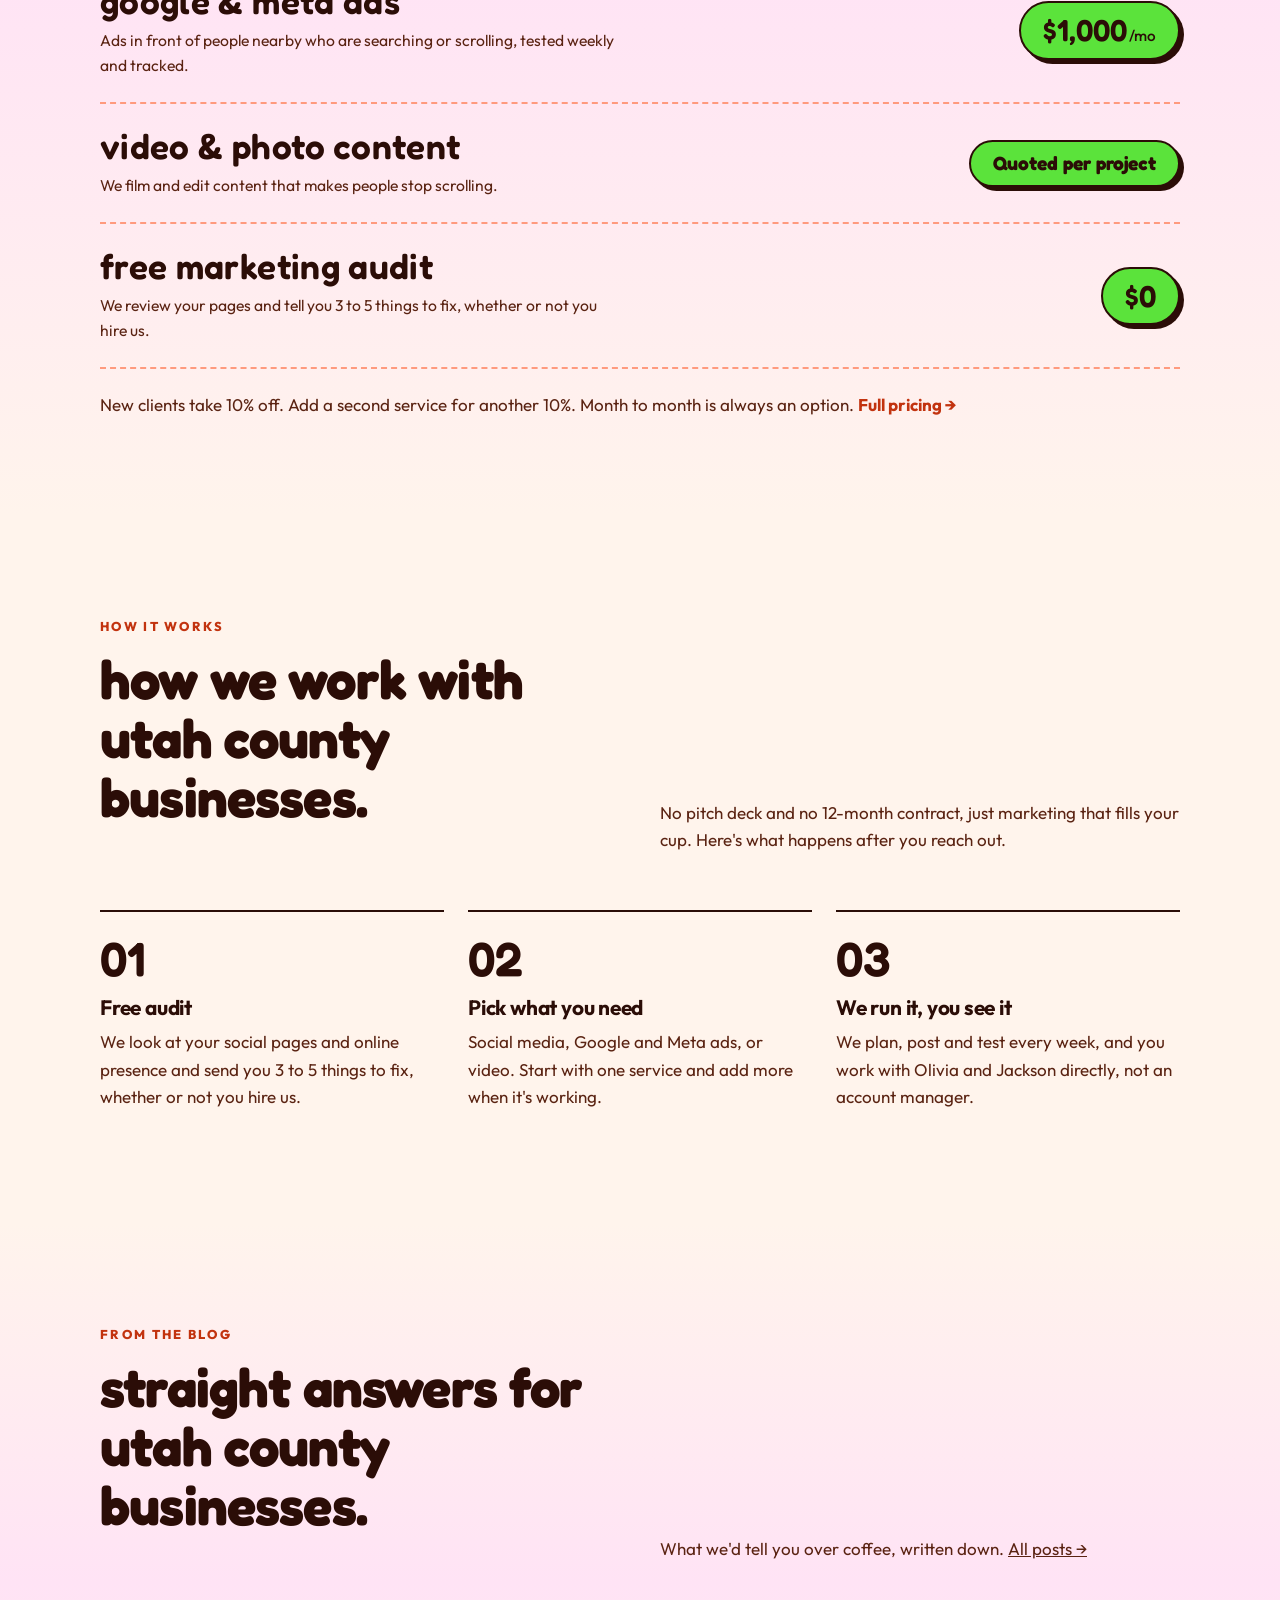
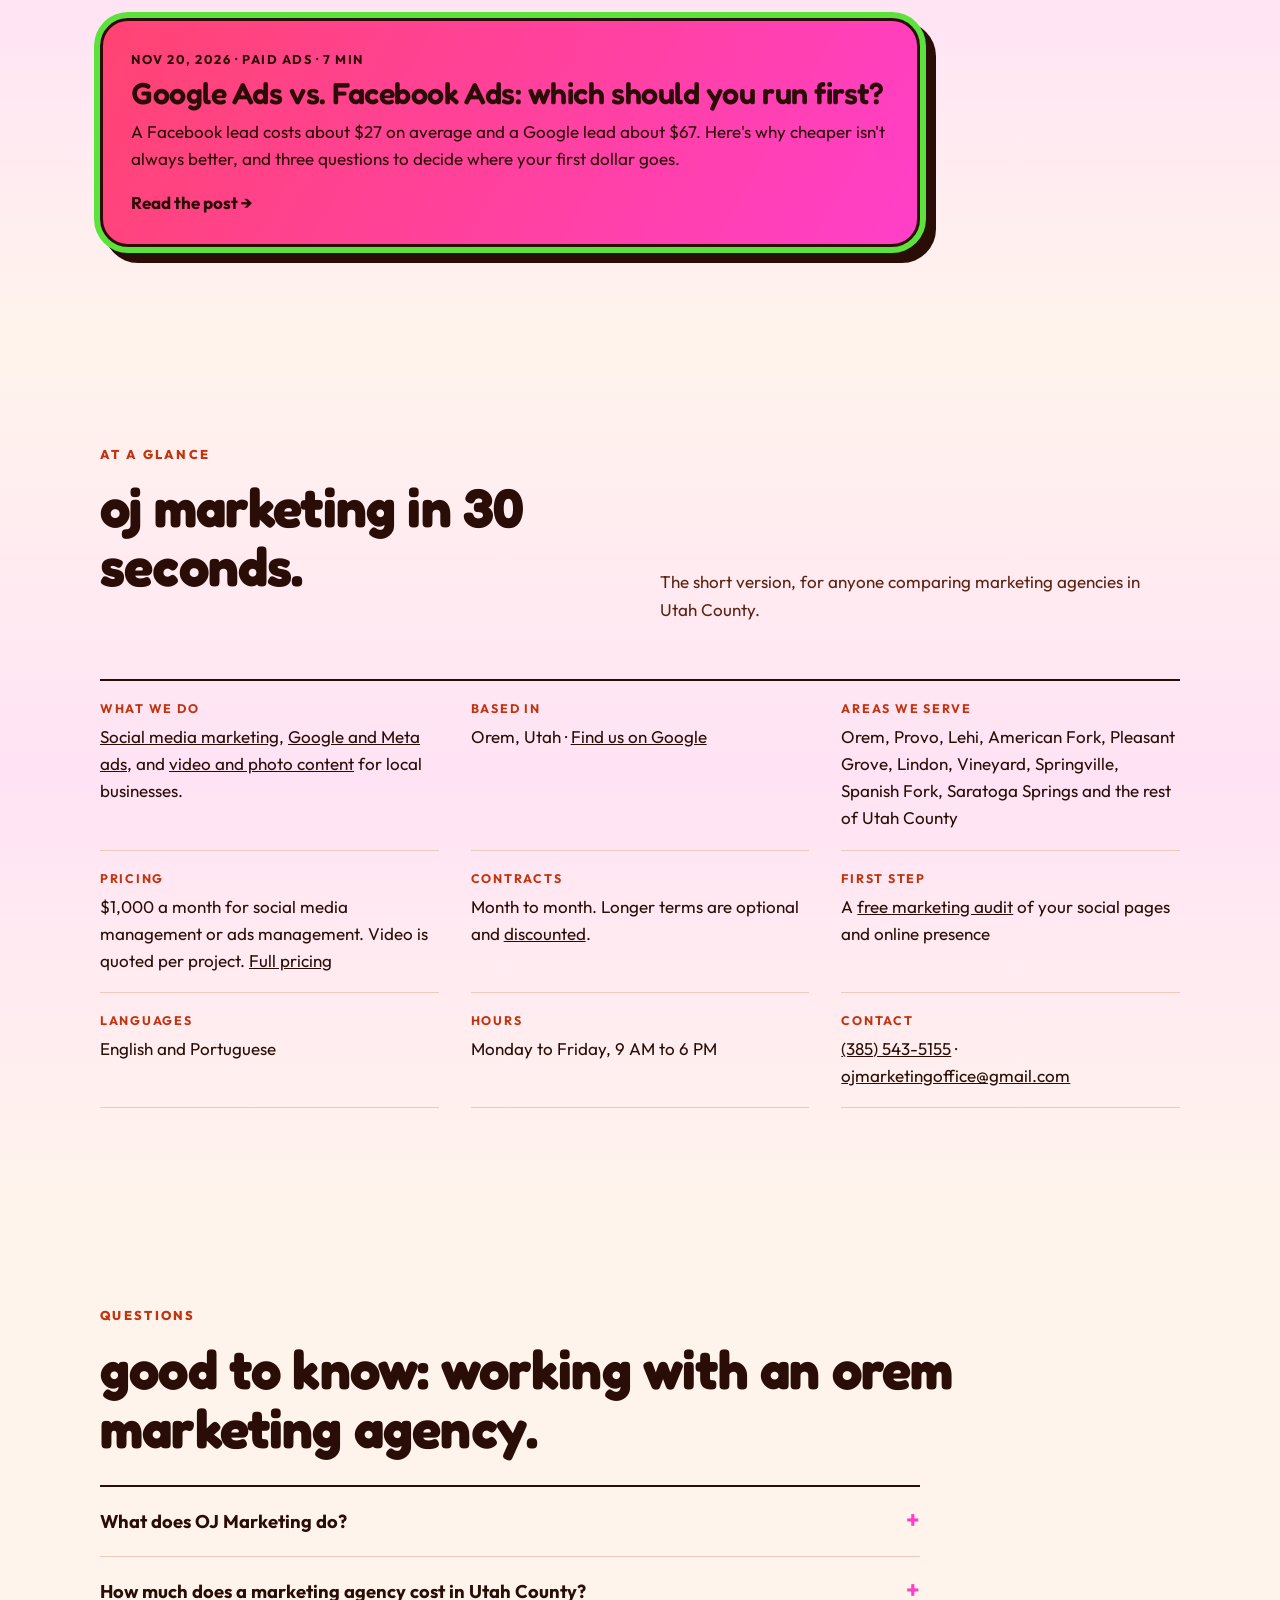
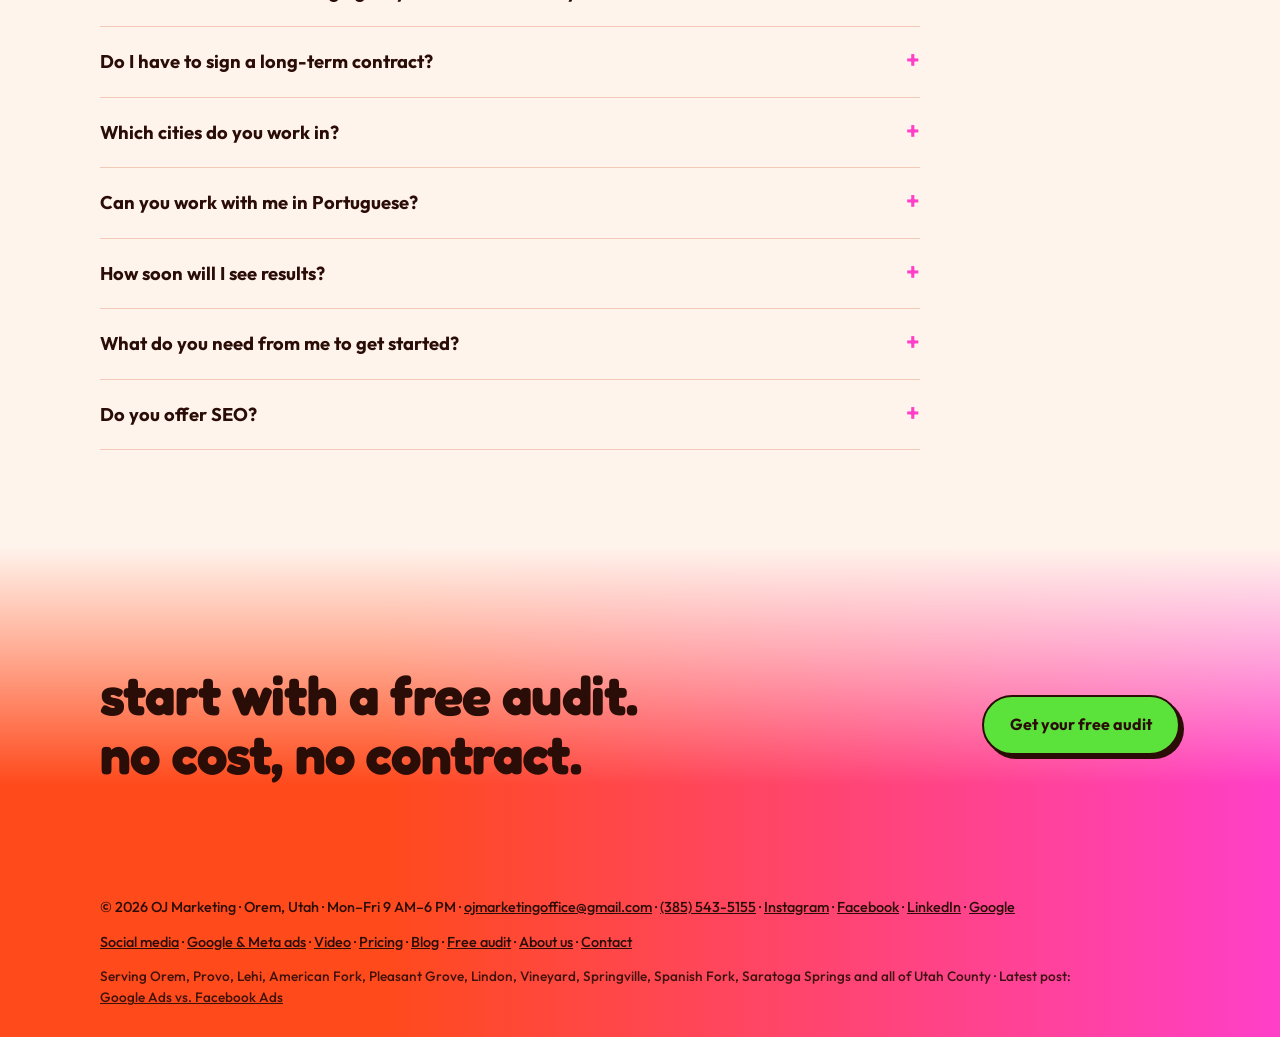
==== commit c82859ee: "SEO: use H1 wording in body text" ====
--- a/index.html
+++ b/index.html
@@ -1,6 +1,18 @@
 <!doctype html>
 <html lang="en">
 <head>
+  <!-- Google tag -->
+  <script>
+    window.dataLayer = window.dataLayer || [];
+    function gtag(){dataLayer.push(arguments);}
+    gtag('js', new Date());
+    window.addEventListener('load', function () {
+      var s = document.createElement('script');
+      s.async = true;
+      s.src = 'https://www.googletagmanager.com/gtm.js?id=GTM-P9J9255J';
+      document.head.appendChild(s);
+    });
+  </script>
   <meta charset="utf-8">
   <meta name="viewport" content="width=device-width, initial-scale=1">
   <meta name="google-site-verification" content="iBfoEwoM36xCEwG9-CM_v7SPLyj4x8BMgAwXV9j3EQY" />
@@ -364,7 +376,7 @@
           <span class="kicker">How it works</span>
           <h2>How we work with Utah County businesses.</h2>
         </div>
-        <p class="muted">No pitch deck and no 12-month contract. Here's what happens after you reach out.</p>
+        <p class="muted">No pitch deck and no 12-month contract, just marketing that fills your cup. Here's what happens after you reach out.</p>
       </div>
       <div class="steps">
         <div class="step">
